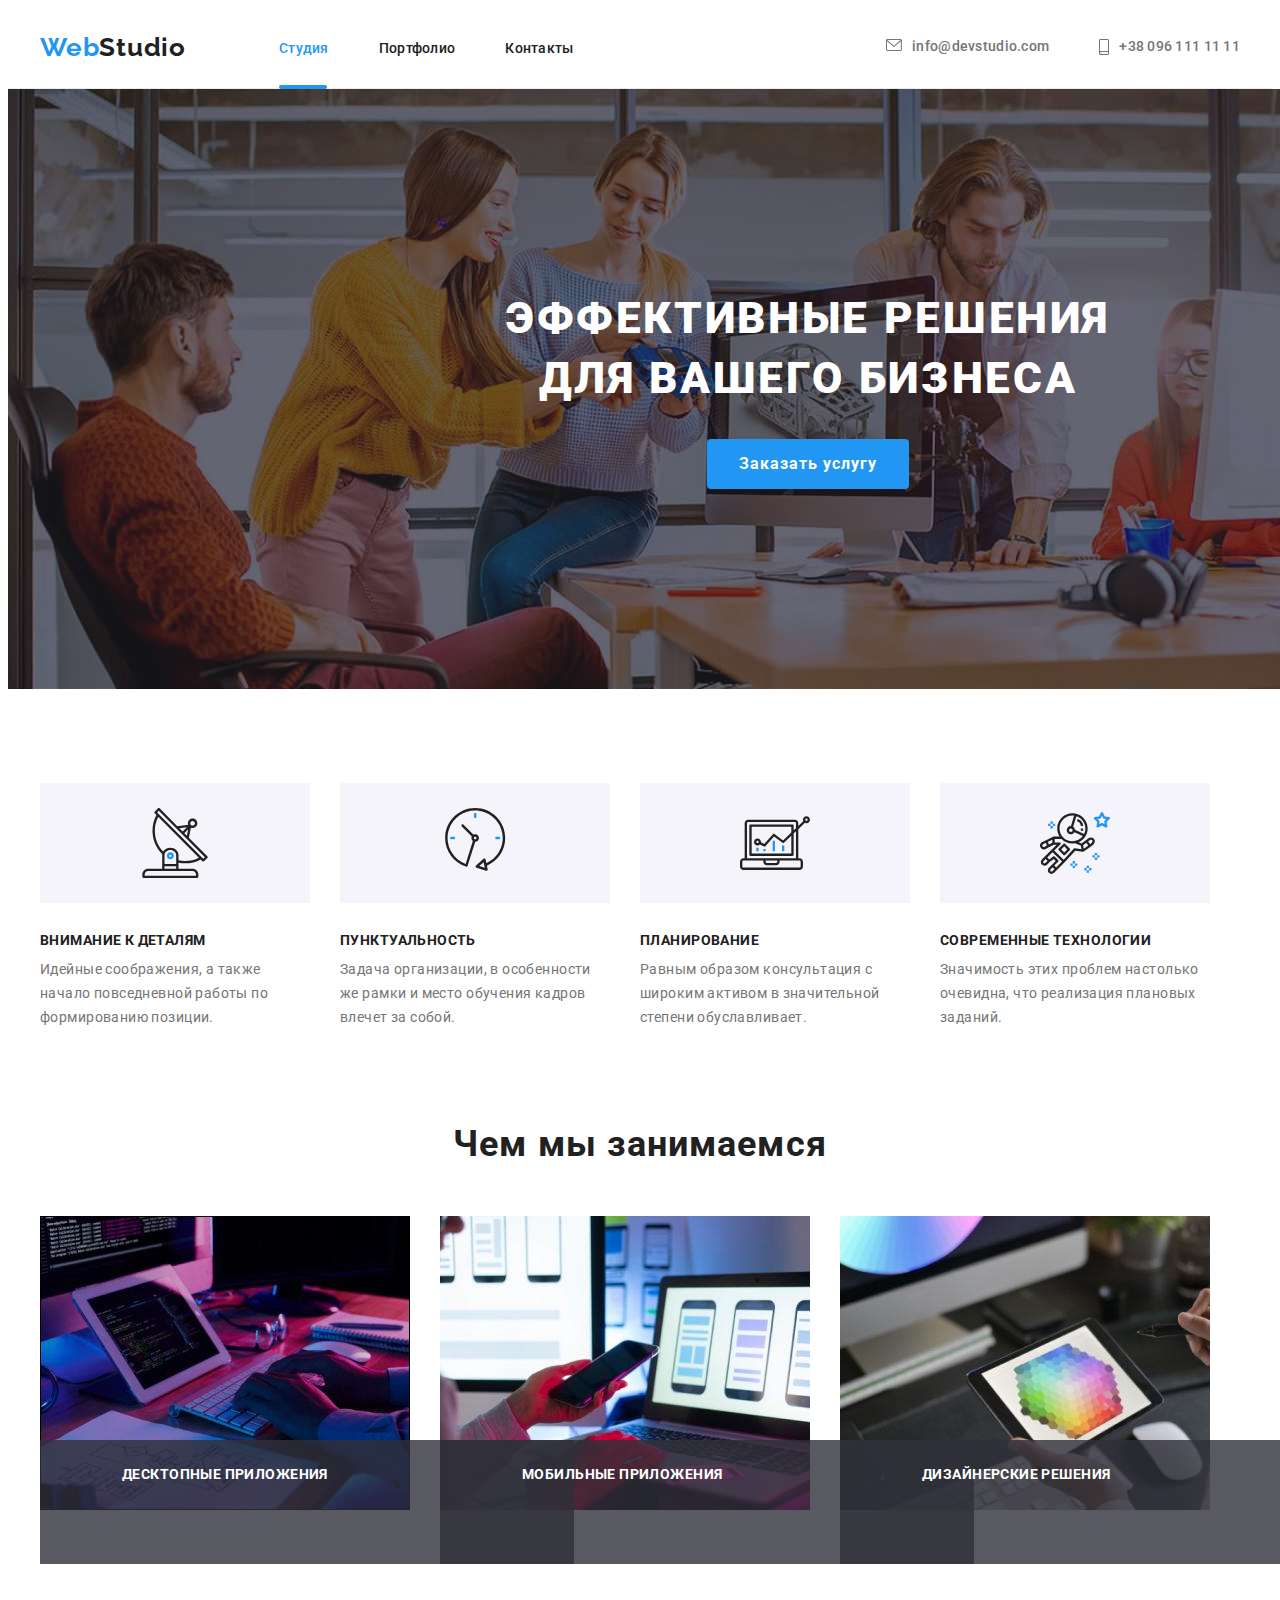
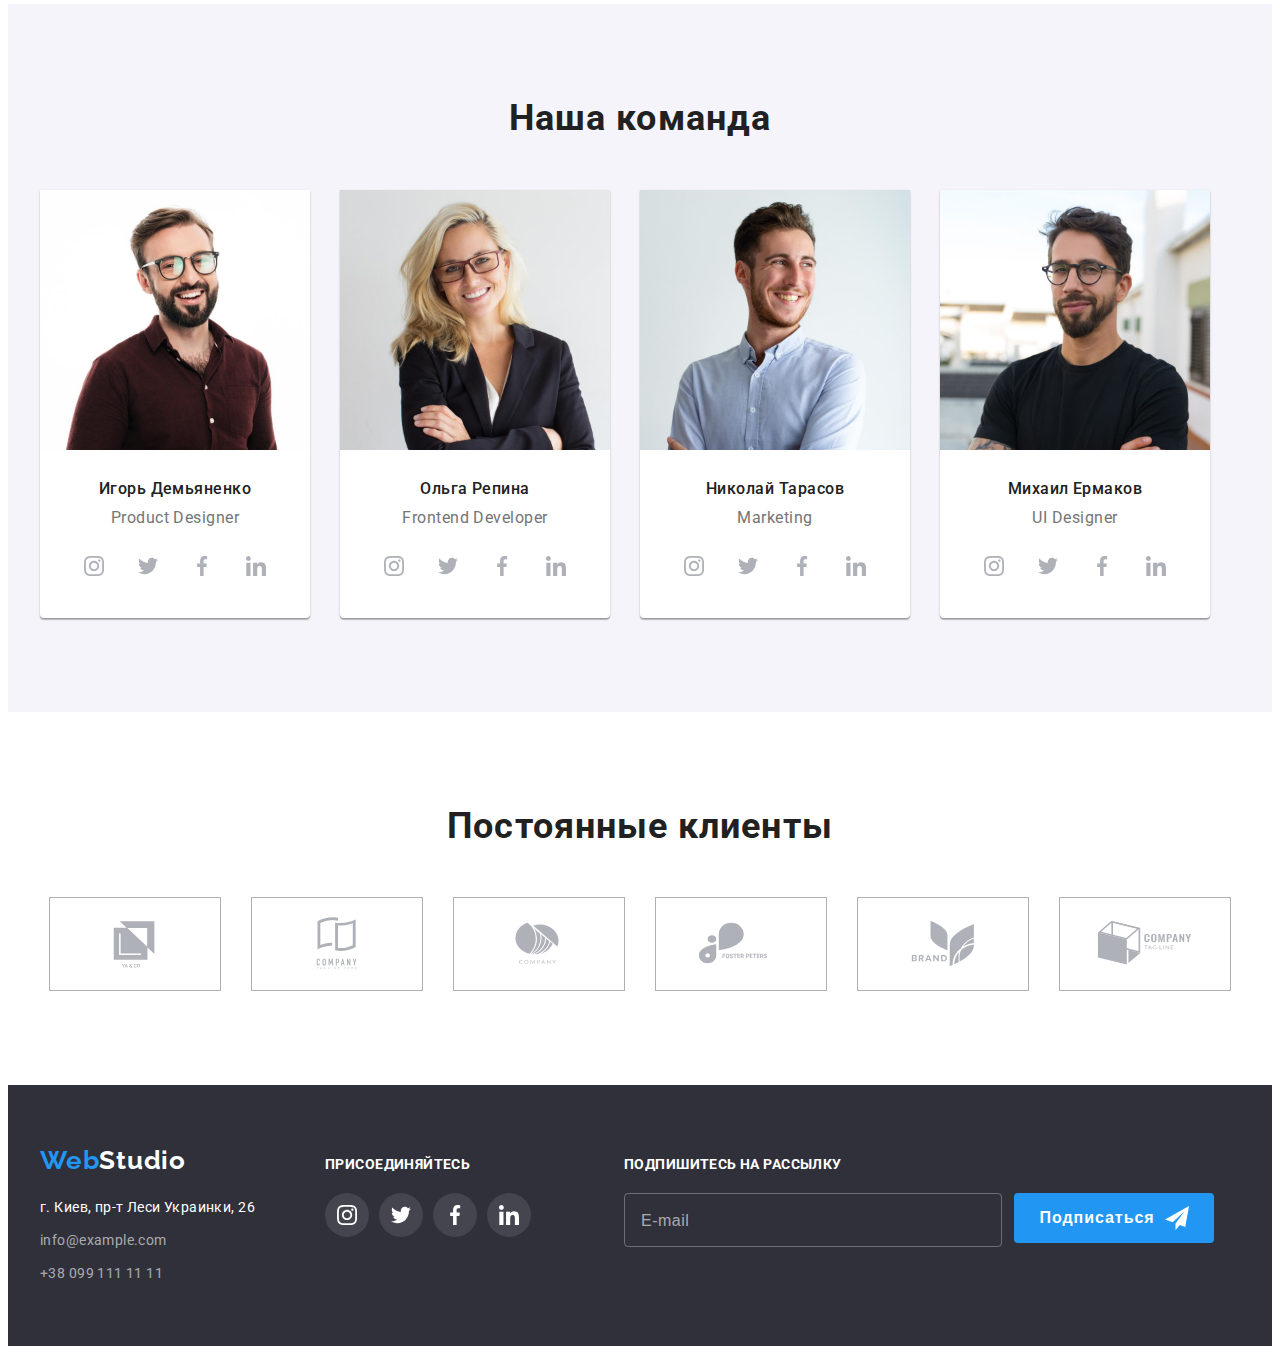
==== index.html @ e62550d3 "початок" ====
<!DOCTYPE html>
<html lang="ru">
  <head>
    <meta charset="UTF-8" />
    <meta http-equiv="X-UA-Compatible" content="IE=edge" />
    <meta name="viewport" content="width=device-width, initial-scale=1.0" />
    <title>WebStudio</title>
    <link
      href="https://fonts.googleapis.com/css2?family=Raleway:wght@700&family=Roboto:wght@400;500;700;900&display=swap"
      rel="stylesheet"
    />
    <link
      rel="stylesheet"
      href="https://cdnjs.cloudflare.com/ajax/libs/modern-normalize/1.1.0/modern-normalize.min.css"
      integrity="sha512-wpPYUAdjBVSE4KJnH1VR1HeZfpl1ub8YT/NKx4PuQ5NmX2tKuGu6U/JRp5y+Y8XG2tV+wKQpNHVUX03MfMFn9Q=="
      crossorigin="anonymous"
      referrerpolicy="no-referrer"
    />
    <link rel="stylesheet" href="./css/styles.css" />
  </head>
  <body>
    <!-- heder -->
    <header class="heder">
      <div class="container">
        <nav class="nav">
          <a href="/" class="logo">Web<span class="web">Studio</span></a>
          <ul class="nav-list list">
            <li class="nav-item"><a href="" class="link 
              studio current">Студия</a></li>
            <li class="nav-item">
              <a href="./portfolio.html" class="link portfolio">Портфолио</a>
            </li>
            <li class="nav-item"><a href="" class="link contacts">Контакты</a></li>
          </ul>
        </nav>
        <ul class="connection-list list">
          <li>
            <a href="mailto:info@devstudio.com" class="connection-link link">
              <svg class="connection-icon" width="16" height="12">
                <use href="./images/symbol-defs.svg#icon-envelope"></use></svg>info@devstudio.com
            </a>
          </li>
          <li>
            <a href="tel:+380961111111" class="link tel-heder">
              <svg class="connection-icon" width="10" height="16">
                <use href="./images/symbol-defs.svg#icon-smartphone"></use></svg>+38 096 111 11 11</a>
          </li>
        </ul>
      </div>
    </header>
    <!-- hero -->
    <main>
      <section class="hero section">
        <div class="container">
          <h1 class="hero-title">Эффективные решения для вашего бизнеса</h1>
          <button type="button" class="btn" data-modal-open>Заказать услугу</button>
        </div>
      </section>
      <!-- Benefits -->
      <section class="section">
        <div class="container">
          <h2 class="benefits">преимущества</h2>
          <div>
            <ul class="benefits-icon-list list">
              <li class="pre-icon">
                <svg class="benefits-icon-svg" width="70" height="70">
                  <use href="./images/symbol-defs.svg#icon-antenna"></use>
                </svg>
              </li>
              <li class="pre-icon">
                <svg class="benefits-icon-svg" width="70" height="70">
                  <use href="./images/symbol-defs.svg#icon-clock"></use>
                </svg>
              </li>
              <li class="pre-icon">
                <svg class="benefits-icon-svg" width="70" height="70">
                  <use href="./images/symbol-defs.svg#icon-diagram"></use>
                </svg>
              </li>
              <li class="pre-icon">
                <svg class="benefits-icon-svg" width="70" height="70">
                  <use href="./images/symbol-defs.svg#icon-astronaut"></use>
                </svg>
              </li>
            </ul>
          </div>
          <ul class="list-benefits list">
            <li>
              <h3 class="benefits-title">Внимание к деталям</h3>
              <p class="text-team">
                Идейные соображения, а также начало повседневной работы по
                формированию позиции.
              </p>
            </li>
            <li>
              <h3 class="benefits-title">Пунктуальность</h3>
              <p class="text-team">
                Задача организации, в особенности же рамки и место обучения
                кадров влечет за собой.
              </p>
            </li>
            <li>
              <h3 class="benefits-title">Планирование</h3>
              <p class="text-team">
                Равным образом консультация с широким активом в значительной
                степени обуславливает.
              </p>
            </li>
            <li>
              <h3 class="benefits-title">Современные технологии</h3>
              <p class="text-team">
                Значимость этих проблем настолько очевидна, что реализация
                плановых заданий.
              </p>
            </li>
          </ul>
        </div>
      </section>
      <!-- main directions -->
      <section class="section-direction">
        <div class="container">
          <h2 class="directions">Чем мы занимаемся</h2>
          <ul class="directions-list list">
            <li>
              <img
                src="./images/work1.jpg"
                alt="робочий процес"
                width="370"
                height="294"
              />
              <p class="directions-text">Десктопные приложения</p>
            </li>
            <li>
              <img
                src="./images/work2.jpg"
                alt="робочий процес"
                width="370"
                height="294"
              />
              <p class="directions-text">Мобильные приложения</p>
            </li>
            <li>
              <img
                src="./images/work3.jpg"
                alt="робочий процес"
                width="370"
                height="294"
              />
              <p class="directions-text">Дизайнерские решения</p>
            </li>
          </ul>
        </div>
      </section>
      <!-- team -->
      <section class="section-team section">
        <div class="container">
          <h2 class="team-title">Наша команда</h2>
          <ul class="list list-team">
            <li class="team-item">
              <img
                src="./images/team1.jpg"
                alt="фото людини"
                width="270"
                height="260"
              />
              <div class="div-team">
                <h3 class="title">Игорь Демьяненко</h3>
                <p class="text">Product Designer</p>
                <ul class="team-list-svg list">
                  <li><a href="" class="team-link"><svg class="team-icon" width="20" height="20"><use href="./images/symbol-defs.svg#icon-instagram-1"></use></svg></a></li>
                  <li><a href="" class="team-link"><svg class="team-icon" width="20" height="20"><use href="./images/symbol-defs.svg#icon-twitter-1"></use></svg></a></li>
                  <li><a href="" class="team-link"><svg class="team-icon" width="20" height="20"><use href="./images/symbol-defs.svg#icon-facebook-1"></use></svg></a></li>
                  <li><a href="" class="team-link"><svg class="team-icon" width="20" height="20"><use href="./images/symbol-defs.svg#icon-linkedin-1"></use></svg></a></li>
                </ul>
              </div>
            </li>
            <li class="team-item">
              <img
                src="./images/team2.jpg"
                alt="фото людини"
                width="270"
                height="260"
              />
              <div class="div-team">
                <h3 class="title">Ольга Репина</h3>
                <p class="text">Frontend Developer</p>
                <ul class="team-list-svg list">
                  <li><a href="" class="team-link"><svg class="team-icon" width="20" height="20"><use href="./images/symbol-defs.svg#icon-instagram-1"></use></svg></a></li>
                  <li><a href="" class="team-link"><svg class="team-icon" width="20" height="20"><use href="./images/symbol-defs.svg#icon-twitter-1"></use></svg></a></li>
                  <li><a href="" class="team-link"><svg class="team-icon" width="20" height="20"><use href="./images/symbol-defs.svg#icon-facebook-1"></use></svg></a></li>
                  <li><a href="" class="team-link"><svg class="team-icon" width="20" height="20"><use href="./images/symbol-defs.svg#icon-linkedin-1"></use></svg></a></li>
                </ul>
              </div>
            </li>
            <li class="team-item">
              <img
                src="./images/team3.jpg"
                alt="фото людини"
                width="270"
                height="260"
              />
              <div class="div-team">
                <h3 class="title">Николай Тарасов</h3>
                <p class="text">Marketing</p>
                <ul class="team-list-svg list">
                  <li><a href="" class="team-link"><svg class="team-icon" width="20" height="20"><use href="./images/symbol-defs.svg#icon-instagram-1"></use></svg></a></li>
                  <li><a href="" class="team-link"><svg class="team-icon" width="20" height="20"><use href="./images/symbol-defs.svg#icon-twitter-1"></use></svg></a></li>
                  <li><a href="" class="team-link"><svg class="team-icon" width="20" height="20"><use href="./images/symbol-defs.svg#icon-facebook-1"></use></svg></a></li>
                  <li><a href="" class="team-link"><svg class="team-icon" width="20" height="20"><use href="./images/symbol-defs.svg#icon-linkedin-1"></use></svg></a></li>
                </ul>
              </div>
            </li>
            <li class="team-item">
              <img
                src="./images/team4.jpg"
                alt="фото людини"
                width="270"
                height="260"
              />
              <div class="div-team">
                <h3 class="title">Михаил Ермаков</h3>
                <p class="text">UI Designer</p>
                <ul class="team-list-svg list">
                  <li><a href="" class="team-link"><svg class="team-icon" width="20" height="20"><use href="./images/symbol-defs.svg#icon-instagram-1"></use></svg></a></li>
                  <li><a href="" class="team-link"><svg class="team-icon" width="20" height="20"><use href="./images/symbol-defs.svg#icon-twitter-1"></use></svg></a></li>
                  <li><a href="" class="team-link"><svg class="team-icon" width="20" height="20"><use href="./images/symbol-defs.svg#icon-facebook-1"></use></svg></a></li>
                  <li><a href="" class="team-link"><svg class="team-icon" width="20" height="20"><use href="./images/symbol-defs.svg#icon-linkedin-1"></use></svg></a></li>
                </ul>
              </div>
            </li>
          </ul>
        </div>
      </section>
      <section class="regular-customers">
        <div class="container">
        <h2 class="team-title">Постоянные клиенты</h2>
        <ul class="regular-list list">
          <li><a href="" class="regular-link"><svg class="regular-icon" width="106" height="60"><use href="./images/symbol-defs.svg#icon-Logo-6"></use></svg></a></li>
          <li><a href="" class="regular-link"><svg class="regular-icon" width="106" height="60"><use href="./images/symbol-defs.svg#icon-Logo-1"></use></svg></a></li>
          <li><a href="" class="regular-link"><svg class="regular-icon" width="106" height="60"><use href="./images/symbol-defs.svg#icon-Logo-2"></use></svg></a></li>
          <li><a href="" class="regular-link"><svg class="regular-icon" width="106" height="60"><use href="./images/symbol-defs.svg#icon-Logo-3"></use></svg></a></li>
          <li><a href="" class="regular-link"><svg class="regular-icon" width="106" height="60"><use href="./images/symbol-defs.svg#icon-Logo-4"></use></svg></a></li>
          <li><a href="" class="regular-link"><svg class="regular-icon" width="106" height="60"><use href="./images/symbol-defs.svg#icon-Logo-5"></use></svg></a></li>
        </ul>
      </div>
      </section>
    </main>
    <!-- footer -->
    <footer class="footer">
      <div class="container">
        <div class="footer-conteiner">
        <div class="div-address">
          <a href="/" class="logo-footer"
          >Web<span class="web-footer">Studio</span></a>
          <address class="address">
          <a
            href="https://goo.gl/maps/K1gQqmpMc34QFqacA"
            target="_blank"
            rel=""
            class="locations link"
            >г. Киев, пр-т Леси Украинки, 26</a
          >
          <ul class="address-list list">
            <li>
              <a href="mailto:info@example.com" class="link"
                >info@example.com</a
              >
            </li>
            <li>
              <a href="tel:+380991111111" class="link">+38 099 111 11 11</a>
            </li>
          </ul>
         </address>
      </div>
      <div class="div-svg">
        <h2 class="footer-title">присоединяйтесь</h2>
        <ul class="footer-list-svg list">
          <li><a href="" class="footer-link"><svg class="footer-icon" width="20" height="20"><use href="./images/symbol-defs.svg#icon-instagram-1"></use></svg></a></li>
          <li><a href="" class="footer-link"><svg class="footer-icon" width="20" height="20"><use href="./images/symbol-defs.svg#icon-twitter-1"></use></svg></a></li>
          <li><a href="" class="footer-link"><svg class="footer-icon" width="20" height="20"><use href="./images/symbol-defs.svg#icon-facebook-1"></use></svg></a></li>
          <li><a href="" class="footer-link"><svg class="footer-icon" width="20" height="20"><use href="./images/symbol-defs.svg#icon-linkedin-1"></use></svg></a></li>
        </ul>
      </div>
      <div class="foter-forma div-div">
      <p class="footer-title ">Подпишитесь на рассылку</p>
      <form class="footer-forma-form">
        <input type="email" name="footer-email" class="input-footer-forma" placeholder="E-mail">
        <button type="submit" name="footer-button" class="button-footer-forma">Подписаться<svg class="icon-form" width="24" height="24"><use href="./images/symbol-defs.svg#icon-icon-send"></use></svg></button>
      </form>
    </div>
      </div>
      
      </div>
    </footer>
    <div class="backdrop is-hidden" data-modal>

      <div class="modal">
        <button type="button" class="modal-button" data-modal-close><svg class="close-icon" width="18" height="18"><use href="./images/symbol-defss.svg#icon---18dp-2-1"></use></svg></button>
        <h2 class="form-title">Оставьте свои данные, мы вам перезвоним</h2>
       <form class="form-modal">
       <div class="input-field">
        <label for="name" class="input-title">Имя</label>
        <div class="input-wrap">
        <input type="text" name="name" id="name" class="form-input" autofocus>
        <svg class="icons" width="18" height="18" ><use href="./images/symbol-defs.svg#icon-person-black-18dp-1"></use></svg>
      </div>
       </div>
       <div class="input-field">
        <label for="phone number" class="input-title">Телефон</label>
        <div class="input-wrap">
        <input type="tel" name="phone number" id="phone number" class="form-input" placeholder="">
        <svg class="icons" width="18" height="18"><use href="images/symbol-defs.svg#icon-phone-black-18dp-1"></use></svg>
      </div>
       </div>
       <div class="input-field">
        <label for="mail" class="input-title">Почта</label>
        <div class="input-wrap">
        <input type="email" name="mail" id="mail" class="form-input" placeholder="">
        <svg class="icons" width="18" height="18"><use href="./images/symbol-defs.svg#icon-email-black-18dp-1"></use></svg>
      </div>
      </div>
        <label for="comment" class="input-title">Комментарий</label>
        <textarea name="comment" id="comment" cols="30" rows="10" class="form-comment" placeholder="Введите текст"></textarea>
        <div>
        <input type="checkbox" name="check" id="check" class="input-check" value="true">
        <label for="check" value="treaty" class="check-text">
          <span class="span-check">
            <svg class="icons-check" width="16" height="15" ><use href="./images/symbol-defs.svg#icon-Vector"></use></svg>
          </span>
          Соглашаюсь с рассылкой и принимаю  <a href="" class="check-link">Условия договора</a></label>
        </div> 
        <button type="submit" class="button-send">Отправить</button>
       </form>
       </div>
      </div>
    </div>
    <script src="./js/modal.js"></script>
  </body>
</html>
---- css/styles.css ----
:root {
  --title-tex-color: #212121;
  --accent-color: #2196f3;
  --text-color: #757575;
  --main-color: #ffffff;
}

p,
h1,
h2,
h3,
h4,
h5,
h6 {
  margin: 0;
}

ul {
  margin: 0;
  padding-left: 0;
}

body {
  background-color: var(--main-color);
  font-family: Roboto, sans-serif;
}
.container {
  width: 1200px;
  padding-left: 15px;
  padding-right: 15px;
  margin: 0 auto;
  /* outline: 2px solid red; */
}

.section {
  padding: 94px 0;
  /* width: 1600px; */
}
/* heder */
.heder {
  padding-top: 24px;
  padding-bottom: 25px;
   /* width: 1600px; */
  border-bottom: 1px solid #ececec;
}
.web {
  color: var(--title-tex-color);
}
.logo {
  font-family: "Raleway", sans-serif;
  font-weight: 700;
  font-size: 26px;
  line-height: 1.19;
  letter-spacing: 0.03em;
  color: var(--accent-color);
  text-decoration: none;

  margin-right: 93px;
}
.nav-item {
  position: relative;
}

.link {
  text-decoration: none;
  transition-property: color;
  transition-duration: 250ms;
  transition-timing-function: cubic-bezier(0.4, 0, 0.2, 1);
}
.studio.current::after {
  content: "";
  position: absolute;
  width: 48px;
  height: 4px;
  left: 0px;
  top: 47px;
  background: #2196f3;
  border-radius: 2px;
}
.portfolio.current::after {
  content: "";
  position: absolute;
  width: 77px;
  height: 4px;
  left: 0px;
  top: 47px;
  background: #2196f3;
  border-radius: 2px;
}
/* .contacts:hover::after {
  content: "";
  position: absolute;
  width: 68px;
  height: 4px;
  left: 0px;
  top: 47px;
  background: #2196f3;
  border-radius: 2px;
} */
.list {
  list-style-type: none;
}

.nav-list .link {
  font-weight: 500;
  font-size: 14px;
  line-height: 1.14;
  letter-spacing: 0.02em;
  color: var(--title-tex-color);
}

.connection-list .link {
  font-weight: 500;
  font-size: 14px;
  line-height: 1.14;
  letter-spacing: 0.02em;
  color: var(--text-color);
}

.connection-link {
  display: flex;
  align-items: baseline;
  gap: 10px;
}
.connection-icon {
  fill: currentColor;
  align-items: center;
  justify-content: center;
}

.tel-heder {
  margin-left: 50px;
  gap: 10px;
  display: flex;
}
.heder .container {
  display: flex;
  align-items: center;
}
.nav {
  display: flex;
  align-items: center;
}
.nav-list {
  display: flex;
  column-gap: 50px;
}

.connection-list {
  display: flex;
  margin-left: auto;
}

/* hero */

.hero {
  background-image: linear-gradient(
      rgba(47, 48, 58, 0.4),
      rgba(47, 48, 58, 0.4)
    ),
    url(../images/hero.jpg);
  padding: 200px 0;
  background-repeat: no-repeat;
  background-position: center;
  background-size: cover;
  min-width: 1600px;
  margin: 0 auto;
}
.hero-title {
  font-weight: 900;
  font-size: 44px;
  line-height: 1.36;
  text-align: center;
  text-transform: uppercase;
  letter-spacing: 0.06em;
  color: var(--main-color);

  max-width: 696px;
  margin: 0 auto;
}

.btn {
  background-color: var(--accent-color);
  color: var(--main-color);
  cursor: pointer;
  font-family: inherit;
  font-weight: 700;
  font-size: 16px;
  line-height: 1.87;
  letter-spacing: 0.06em;

  display: block;
  margin: 0 auto;
  margin-top: 30px;
  border: 0;
  border-radius: 4px;
  padding: 10px 32px;

  transition-property: color;
  transition-duration: 250ms;
  transition-timing-function: cubic-bezier(0.4, 0, 0.2, 1);
}
.btn:hover,
.btn:focus {
  color: black;
  transition: color 250ms cubic-bezier(0.4, 0, 0.2, 1);
}
/* Benefits */

.benefits {
  position: absolute;
  white-space: nowrap;
  width: 1px;
  height: 1px;
  overflow: hidden;
  border: 0;
  padding: 0;
  clip: rect(0 0 0 0);
  clip-path: inset(50%);
  margin: -1px;
}

.benefits-title {
  font-weight: 700;
  font-size: 14px;
  line-height: 1.14;
  letter-spacing: 0.03em;
  text-transform: uppercase;
  color: var(--title-tex-color);

  margin-bottom: 10px;
}

.benefits-icon-list {
  display: flex;
  gap: 30px;
  margin-bottom: 30px;
}
.pre-icon {
  display: flex;
  justify-content: center;
  align-items: center;
  width: 270px;
  height: 120px;
  background-color: #f5f4fa;
}
.benefits-icon-svg {
  display: flex;
}

.list-benefits {
  display: flex;

  column-gap: 30px;
}

.text-team {
  font-weight: 400;
  font-size: 14px;
  line-height: 1.71;
  letter-spacing: 0.03em;
  color: var(--text-color);

  width: 270px;
}

/* directions */

.section-direction {
  padding-bottom: 94px;
}

.directions {
  font-weight: 700;
  font-size: 36px;
  line-height: 1.16;
  text-align: center;
  letter-spacing: 0.03em;
  color: var(--title-tex-color);

  margin-bottom: 50px;
}

.directions-list {
  margin: 0;
  display: flex;
  column-gap: 30px;
  position: relative;
}
.directions-text {
  font-weight: 700;
  font-size: 14px;
  line-height: 1.14;
  letter-spacing: 0.03em;
  text-transform: uppercase;
  color: #ffffff;
  background-color: rgba(47, 48, 58, 0.8);

  position: absolute;
  top: 224px;
  width: 370px;
  height: 70px;
  padding: 27px 82px;
}
/* team */
.section-team {
  background-color: #f5f4fa;
}
.team-item {
  background-color: var(--main-color);
  box-shadow: 0px 1px 3px rgba(0, 0, 0, 0.12), 0px 1px 1px rgba(0, 0, 0, 0.14),
    0px 2px 1px rgba(0, 0, 0, 0.2);
  border-radius: 0px 0px 4px 4px;
}
.team-title {
  font-weight: 700;
  font-size: 36px;
  line-height: 1.16;
  text-align: center;
  letter-spacing: 0.03em;
  color: var(--title-tex-color);
  margin-bottom: 50px;
}
.list-team {
  display: flex;
  column-gap: 30px;
}
.list-team .title {
  font-weight: 500;
  font-size: 16px;
  line-height: 1.18;
  letter-spacing: 0.03em;
  text-align: center;
  color: var(--title-tex-color);

  margin-bottom: 10px;
}
.list-team .text {
  font-weight: 400;
  font-size: 16px;
  line-height: 1.18;
  letter-spacing: 0.03em;
  text-align: center;
  color: var(--text-color);
  margin-bottom: 16px;
}
.div-team {
  padding-top: 30px;
  padding-bottom: 30px;
}
.team-list-svg {
  display: flex;
  justify-content: center;
  gap: 10px;
}
.team-link {
  display: flex;
  width: 44px;
  height: 44px;
  border-radius: 50%;
  background-color: var(--main-color);
  align-items: center;
  justify-content: center;

  transition-property: background-color, fill;
  transition-duration: 250ms;
  transition-timing-function: cubic-bezier(0.4, 0, 0.2, 1);
}
.team-link:hover,
.team-link:focus {
  background-color: var(--accent-color);
}
.team-link:hover .team-icon,
.team-link:focus .team-icon {
  fill: var(--main-color);
}

.team-icon {
  fill: #afb1b8;
}

/* regular customers */

.regular-customers {
  padding: 94px 0;
  background-color: var(--main-color);
}
.regular-list {
  display: flex;
  justify-content: center;
  gap: 30px;
}
.regular-link {
  display: flex;
  width: 170px;
  height: 92px;
  border: 1px solid #afb1b8;
  align-items: center;
  justify-content: center;
  fill: #afb1b8;

  transition-property: border, fill;
  transition-duration: 250ms;
  transition-timing-function: cubic-bezier(0.4, 0, 0.2, 1);
}
.regular-link:hover,
.regular-link:focus {
  border: 1px solid var(--accent-color);
  fill: var(--accent-color);
}

/* footer */
.logo-footer {
  font-family: "Raleway";
  font-weight: 700;
  font-size: 26px;
  line-height: 1.19;
  letter-spacing: 0.03em;
  color: var(--accent-color);
  text-decoration: none;

  margin-bottom: 20px;
  display: block;
}
.web-footer {
  color: var(--main-color);
}
.footer {
  background-color: #2f303a;
  padding: 60px 0;
}

.locations {
  font-style: normal;
  font-weight: 400;
  font-size: 14px;
  line-height: 1.71;
  letter-spacing: 0.03em;
  color: var(--main-color);
  text-decoration: none;
}
.address {
}

.address-list .link {
  font-style: normal;
  font-weight: 400;
  font-size: 14px;
  line-height: 1.71;
  letter-spacing: 0.03em;
  color: rgba(255, 255, 255, 0.6);

  margin-top: 9px;
  display: block;
}
.link:hover,
.link:focus {
  color: var(--accent-color);
}
.nav-list .link.current {
  color: var(--accent-color);
}

.footer-title {
  font-weight: 700;
  font-size: 14px;
  line-height: 1.14;
  letter-spacing: 0.03em;
  text-transform: uppercase;
  color: #ffffff;
  margin-bottom: 20px;
}
.footer-list-svg {
  display: flex;
  gap: 10px;
}
.footer-link {
  display: flex;
  width: 44px;
  height: 44px;
  border-radius: 50%;
  background-color: rgba(255, 255, 255, 0.1);
  justify-content: center;
  align-items: center;
  fill: #ffffff;

  transition-property: background-color;
  transition-duration: 250ms;
  transition-timing-function: cubic-bezier(0.4, 0, 0.2, 1);
}
.footer-link:hover,
.footer-link:focus {
  background-color: var(--accent-color);
}
.footer-conteiner {
  display: flex;
  /* gap: 70px; */
  align-items: baseline;
}
.div-address{
 margin-right: 70px; 
}
.div-svg{
  margin-right: 93px;
}
.foter-forma{

}
.footer-forma-form{
  display: flex;
}
.input-footer-forma{
  margin-right: 12px;
  width: 358px;
  height: 50px;
  background-color:transparent;
  border: 1px solid rgba(255, 255, 255, 0.3);
  border-radius: 4px;
  color: #ffffff;

  font-weight: 400;
  font-size: 18px;
  line-height: 1.25;
  letter-spacing: 0.03em;
  padding-left: 16px;
}
.input-footer-forma::placeholder{
font-weight: 400;
font-size: 16px;
line-height: 1.25;
letter-spacing: 0.03em;
color: rgba(255, 255, 255, 0.6);
/* padding-left: 16px; */
}
.button-footer-forma{
  width: 200px;
  height: 50px;
  background-color: #2196F3;
  border-radius: 4px;
  border: none;

 font-weight: 700;
 font-size: 16px;
 line-height: 1.87;
 letter-spacing: 0.06em;
 color: #FFFFFF;

 display: flex;
 align-items: center;
 justify-content: center;

 transition-property: color,fill;
 transition-duration: 250ms;
 transition-timing-function: cubic-bezier(0.4, 0, 0.2, 1);
}
.button-footer-forma:hover{
  color:black ;
}
.icon-form{
margin-left: 10px;
fill:currentColor

}


/* form-modal */

.modal-button {
  background: #ffffff;
  border: 1px solid rgba(0, 0, 0, 0.1);
  border-radius: 50%;

  position: absolute;
  right: 8px;
  top: 8px;

  width: 30px;
  height: 30px;
  display: flex;
  align-items: center;
  cursor: pointer;
  transition:color 250ms linear;
}
.modal-button:hover,
.modal-button:focus{
color: var(--accent-color);

}
.close-icon {
  fill: currentColor;
}

.form-title{
  font-size: 20px;
  line-height: 23px;
  text-align: center;
  color: #212121;
  margin-bottom: 12px;
}

.form-modal{
  display: flex;
  flex-direction: column;
}
.input-field  {
 margin-bottom: 10px;
}
.input-title{
margin-bottom: 4px;
display: block;
font-weight: 400;
font-size: 12px;
line-height: 14px;
letter-spacing: 0.01em;

color: #757575;
}
.input-wrap{
  position: relative;
}
.form-input{
  width: 100%; 
  height: 40px;
  border: 1px solid rgba(33, 33, 33, 0.2);
  border-radius: 4px;
  display: block;
  padding-left: 42px;

  font-weight: 400;
  font-size: 14px;
  line-height: 1.71;

  transition-property:outline,border-color;
  transition-duration: 250ms;
  transition-timing-function: cubic-bezier(0.4, 0, 0.2, 1);
}
.form-input:hover,
.form-input:focus{
  border-color: var(--accent-color);
  outline: var(--accent-color);
  fill: var(--accent-color);
}
.icons{
position: absolute;
top: 50%;
transform: translateY(-50%);
left: 15px;

transition-property:fill;
transition-duration: 250ms;
transition-timing-function: cubic-bezier(0.4, 0, 0.2, 1);
}
.form-input:hover + .icons,
.form-input:focus + .icons{
  fill: var(--accent-color);
}


.form-comment{
  border: 1px solid rgba(33, 33, 33, 0.2);
  border-radius: 4px;
  padding: 12px 16px;
  margin-bottom: 20px;
  width: 100%;
  height: 120px;
  resize: none;

  font-weight: 400;
  font-size: 12px;
  line-height: 1.33;

  transition-property:outline,border-color;
  transition-duration: 250ms;
  transition-timing-function: cubic-bezier(0.4, 0, 0.2, 1);
}
.form-comment:hover,
.form-comment:focus{
  border-color: var(--accent-color);
  outline: var(--accent-color);
}
.form-comment::placeholder{
font-weight: 400;
font-size: 12px;
line-height: 1.33;
letter-spacing: 0.01em;
color: rgba(117, 117, 117, 0.5);
}
.input-check{
display: flex;
position: absolute;
white-space: nowrap;
width: 1px;
height: 1px;
overflow: hidden;
border: 0;
padding: 0;
clip: rect(0 0 0 0);
clip-path: inset(50%);
margin: -1px;
}
.input-check:checked + .check-text .span-check{
background-color: var(--accent-color);
border-color: var(--accent-color);
}
.input-check:focus + .check-text .span-check{
  border-color: var(--accent-color);
}
.input-check:checked + .check-text .icons-check{
  fill: var(--main-color);
}
.check-text{
  font-weight: 400;
  font-size: 14px;
  line-height: 1.71;
  letter-spacing: 0.03em;
  color: #757575;

  margin-bottom: 30px;
  margin-left: 14px;
  display: flex;
  align-items: center;
}
.span-check{
  width: 16px;
  height: 15px;
  border: 2px solid #212121;
  border-radius: 3px;
  margin-right: 5px;

  display: flex;
  align-items: center;
  justify-content: center;

  transition:background-color 250ms linear,border-color 250ms linear ;
}
.icons-check{
  fill: transparent;
  transition:fill 250ms linear;
}
.check-link{
  color: var(--accent-color);
  margin-left: 5px;
}
.button-send{
  font-family: inherit;
  font-weight: 700;
  font-size: 16px;
  line-height: 1.87;

  cursor: pointer;
  width: 200px;
  height: 50px;
  margin: 0 auto;
  background-color: var(--accent-color);
  box-shadow: 0px 4px 4px rgba(0, 0, 0, 0.15);
  border-radius: 4px;
  border: none;
  color: var(--main-color);
  transition:color 250ms linear;
}
.button-send:hover{
color: black;
}




/* -----portfolio----- */




/* filter */

.list-btn {
  margin-bottom: 50px;
  display: flex;
  justify-content: center;
  column-gap: 8px;
  text-decoration: none;
}

.btn-portfolio {
  font-family: inherit;
  font-weight: 500;
  font-size: 16px;
  line-height: 1.62;
  letter-spacing: 0.03em;
  color: var(--title-tex-color);
  cursor: pointer;
  text-decoration: none;
  background-color: #f5f4fa;

  border: 0;
  border-radius: 4px;
  padding: 6px 22px;

  transition-property: background-color, color, box-shadow;
  transition-duration: 250ms;
  transition-timing-function: cubic-bezier(0.4, 0, 0.2, 1);
}
.btn-portfolio:hover,
.btn-portfolio:focus {
  background-color: var(--accent-color);
  color: var(--main-color);
  box-shadow: 0px 3px 1px rgba(0, 0, 0, 0.1), 0px 1px 2px rgba(0, 0, 0, 0.08),
    0px 2px 2px rgba(0, 0, 0, 0.12);
}

/* capabilities */
.div-portfolio {
  padding: 20px 24px;
  border-bottom: 1px solid #eeeeee;
  border-left: 1px solid #eeeeee;
  border-right: 1px solid #eeeeee;
  max-width: 370px;
}

.filter-title {
  font-weight: 700;
  font-size: 18px;
  line-height: 2;
  letter-spacing: 0.06em;
  color: var(--title-tex-color);
}
.filter-text {
  font-weight: 400;
  font-size: 16px;
  line-height: 1.87;
  letter-spacing: 0.03em;
  color: var(--text-color);
}
.filter-item {
  width: calc((100% - 60px) / 3);
  cursor: pointer;
}
.filter-item:hover,
.filter-item:focus {
  box-shadow: 0px 1px 1px rgba(0, 0, 0, 0.12), 0px 4px 4px rgba(0, 0, 0, 0.06),
    1px 4px 6px rgba(0, 0, 0, 0.16);
}
.list-project {
  display: flex;
  flex-wrap: wrap;
  gap: 30px;
}
img {
  display: block;
  max-width: 100%;
  height: auto;
}
.project-wrap {
  position: relative;
  overflow: hidden;
}
.project-wrap:hover .project-text {
  transform: translateY(0%);
}

.project-text {
  font-weight: 400;
  font-size: 18px;
  line-height: 1.55;
  letter-spacing: 0.03em;
  color: #ffffff;
  background-color: rgba(33, 150, 243, 0.9);

  position: absolute;
  top: 0;
  left: 0;
  width: 370px;
  height: 295px;
  padding: 63px 24px;
  transform: translateY(100%);
  transition-property: transform;
  transition-duration: 250ms;
  transition-timing-function: cubic-bezier(0.4, 0, 0.2, 1);
}
/* модалка */

.backdrop {
  position: fixed;
  top: 0;
  width: 100%;
  height: 100%;
  background: rgba(0, 0, 0, 0.2);

  transition:opacity 500ms linear,visibility 500ms ;
}
.modal {
  width: 528px;
  min-height: 581px;
  background-color: #ffffff;
  border-radius: 4px;

  position: absolute;
  top: 50%;
  left: 50%;
  transform: translate(-50%, -50%);

  padding: 40px;
}


.is-hidden{
  opacity: 0;
  visibility: hidden;
  pointer-events: none;
}
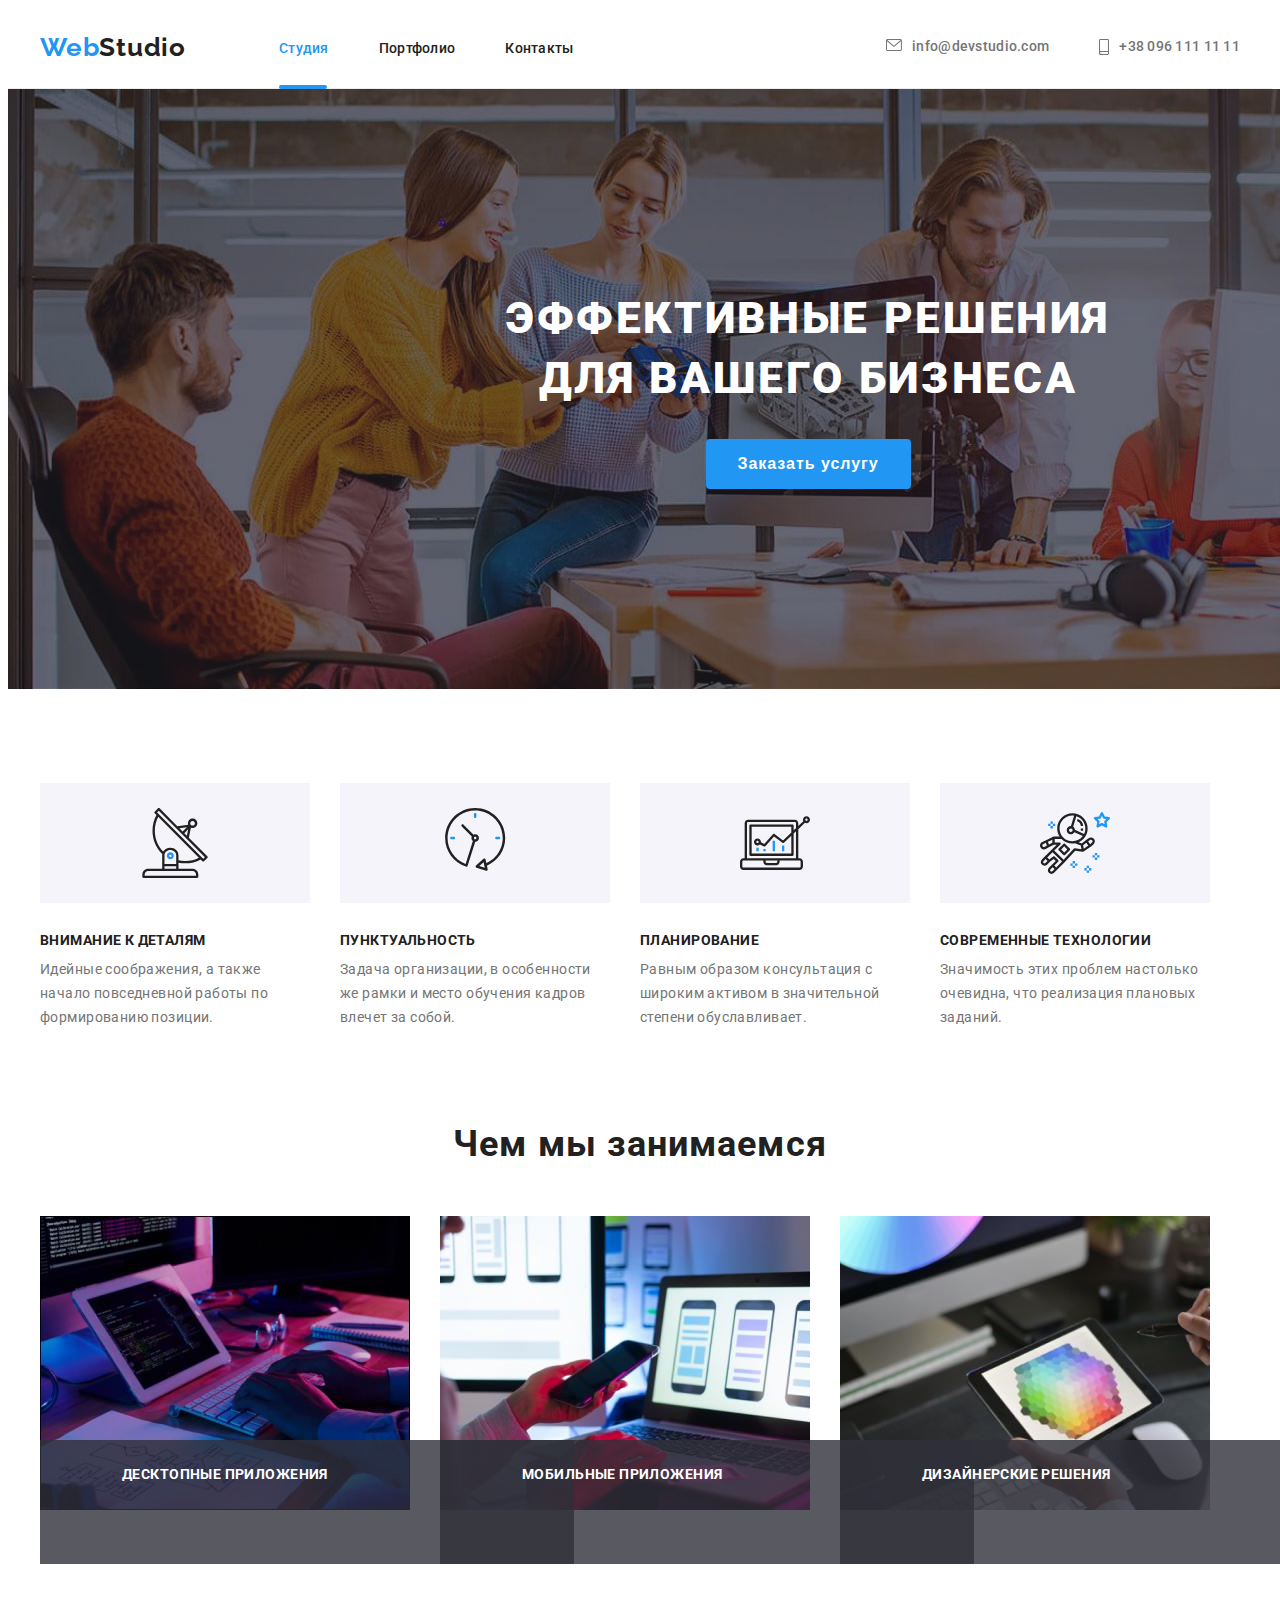
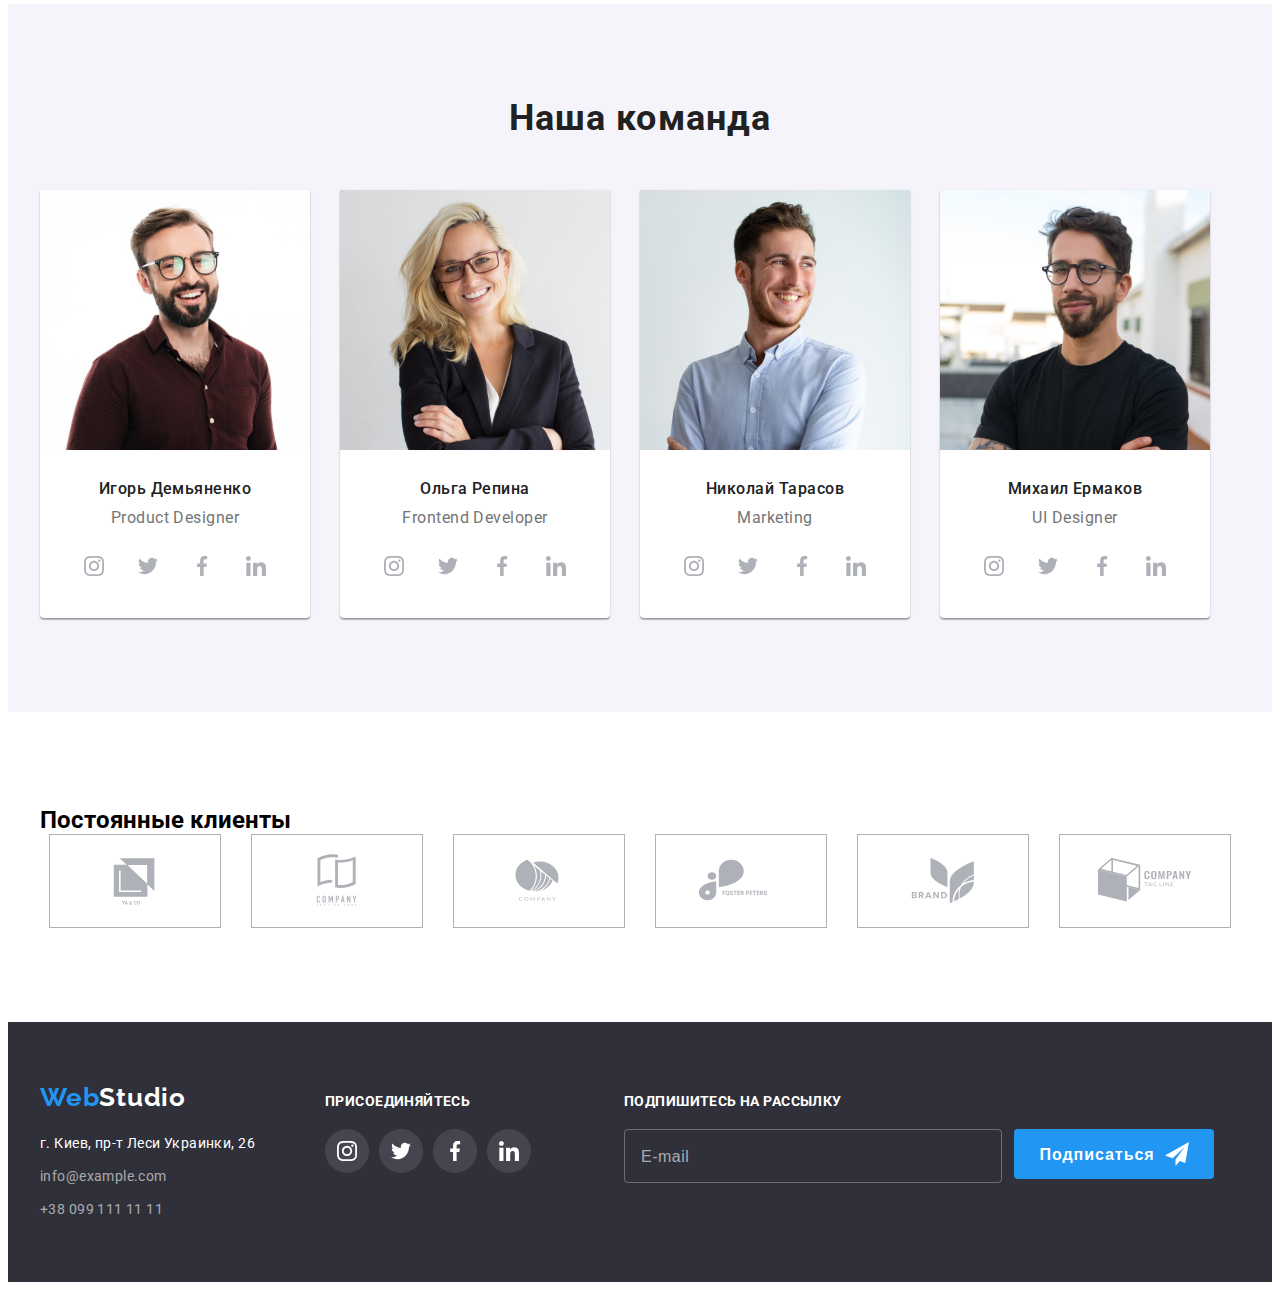
==== commit 546709af: "завтра продовжу" ====
--- a/index.html
+++ b/index.html
@@ -21,28 +21,27 @@
   <body>
     <!-- heder -->
     <header class="heder">
-      <div class="container">
-        <nav class="nav">
-          <a href="/" class="logo">Web<span class="web">Studio</span></a>
-          <ul class="nav-list list">
-            <li class="nav-item"><a href="" class="link 
-              studio current">Студия</a></li>
-            <li class="nav-item">
-              <a href="./portfolio.html" class="link portfolio">Портфолио</a>
-            </li>
-            <li class="nav-item"><a href="" class="link contacts">Контакты</a></li>
+      <div class="container heder__container">
+        <nav class="navigation">
+          <a href="/" class="logo heder__logo ">Web<span class="heder__web">Studio</span></a>
+          <ul class="navigation__list list">
+            <li class="navigation__item"><a href="" class="navigation__link navigation__link--current-studio link  current">Студия</a></li>
+            <li class="navigation__item">
+              <a href="./portfolio.html" class="navigation__link link">Портфолио</a>
+            </li>
+            <li class="navigation__item"><a href="" class="navigation__link link">Контакты</a></li>
           </ul>
         </nav>
-        <ul class="connection-list list">
+        <ul class="connection list">
           <li>
-            <a href="mailto:info@devstudio.com" class="connection-link link">
-              <svg class="connection-icon" width="16" height="12">
+            <a href="mailto:info@devstudio.com" class="connection__link link">
+              <svg class="connection__icon" width="16" height="12">
                 <use href="./images/symbol-defs.svg#icon-envelope"></use></svg>info@devstudio.com
             </a>
           </li>
           <li>
-            <a href="tel:+380961111111" class="link tel-heder">
-              <svg class="connection-icon" width="10" height="16">
+            <a href="tel:+380961111111" class="connection__link link connection-tel">
+              <svg class="connection__icon" width="10" height="16">
                 <use href="./images/symbol-defs.svg#icon-smartphone"></use></svg>+38 096 111 11 11</a>
           </li>
         </ul>
@@ -52,63 +51,63 @@
     <main>
       <section class="hero section">
         <div class="container">
-          <h1 class="hero-title">Эффективные решения для вашего бизнеса</h1>
-          <button type="button" class="btn" data-modal-open>Заказать услугу</button>
+          <h1 class="hero__title">Эффективные решения для вашего бизнеса</h1>
+          <button type="button" class="hero__btn" data-modal-open>Заказать услугу</button>
         </div>
       </section>
       <!-- Benefits -->
-      <section class="section">
-        <div class="container">
-          <h2 class="benefits">преимущества</h2>
+      <section class="benefits section">
+        <div class="container">
+          <h2 class="hidden-header">преимущества</h2>
           <div>
-            <ul class="benefits-icon-list list">
-              <li class="pre-icon">
-                <svg class="benefits-icon-svg" width="70" height="70">
+            <ul class="pictures list">
+              <li class="pictures__icon">
+                <svg class="pictures__svg" width="70" height="70">
                   <use href="./images/symbol-defs.svg#icon-antenna"></use>
                 </svg>
               </li>
-              <li class="pre-icon">
-                <svg class="benefits-icon-svg" width="70" height="70">
+              <li class="pictures__icon">
+                <svg class="pictures__svg" width="70" height="70">
                   <use href="./images/symbol-defs.svg#icon-clock"></use>
                 </svg>
               </li>
-              <li class="pre-icon">
-                <svg class="benefits-icon-svg" width="70" height="70">
+              <li class="pictures__icon">
+                <svg class="pictures__svg" width="70" height="70">
                   <use href="./images/symbol-defs.svg#icon-diagram"></use>
                 </svg>
               </li>
-              <li class="pre-icon">
-                <svg class="benefits-icon-svg" width="70" height="70">
+              <li class="pictures__icon">
+                <svg class="pictures__svg" width="70" height="70">
                   <use href="./images/symbol-defs.svg#icon-astronaut"></use>
                 </svg>
               </li>
             </ul>
           </div>
-          <ul class="list-benefits list">
-            <li>
-              <h3 class="benefits-title">Внимание к деталям</h3>
-              <p class="text-team">
+          <ul class="information list">
+            <li>
+              <h3 class="information__title">Внимание к деталям</h3>
+              <p class="information__text">
                 Идейные соображения, а также начало повседневной работы по
                 формированию позиции.
               </p>
             </li>
             <li>
-              <h3 class="benefits-title">Пунктуальность</h3>
-              <p class="text-team">
+              <h3 class="information__title">Пунктуальность</h3>
+              <p class="information__text">
                 Задача организации, в особенности же рамки и место обучения
                 кадров влечет за собой.
               </p>
             </li>
             <li>
-              <h3 class="benefits-title">Планирование</h3>
-              <p class="text-team">
+              <h3 class="information__title">Планирование</h3>
+              <p class="information__text">
                 Равным образом консультация с широким активом в значительной
                 степени обуславливает.
               </p>
             </li>
             <li>
-              <h3 class="benefits-title">Современные технологии</h3>
-              <p class="text-team">
+              <h3 class="information__title">Современные технологии</h3>
+              <p class="information__text">
                 Значимость этих проблем настолько очевидна, что реализация
                 плановых заданий.
               </p>
@@ -117,10 +116,10 @@
         </div>
       </section>
       <!-- main directions -->
-      <section class="section-direction">
-        <div class="container">
-          <h2 class="directions">Чем мы занимаемся</h2>
-          <ul class="directions-list list">
+      <section class="direction">
+        <div class="container">
+          <h2 class="direction__title">Чем мы занимаемся</h2>
+          <ul class="direction__list list">
             <li>
               <img
                 src="./images/work1.jpg"
@@ -128,7 +127,7 @@
                 width="370"
                 height="294"
               />
-              <p class="directions-text">Десктопные приложения</p>
+              <p class="direction__text">Десктопные приложения</p>
             </li>
             <li>
               <img
@@ -137,7 +136,7 @@
                 width="370"
                 height="294"
               />
-              <p class="directions-text">Мобильные приложения</p>
+              <p class="direction__text">Мобильные приложения</p>
             </li>
             <li>
               <img
@@ -146,91 +145,92 @@
                 width="370"
                 height="294"
               />
-              <p class="directions-text">Дизайнерские решения</p>
+              <p class="direction__text">Дизайнерские решения</p>
             </li>
           </ul>
         </div>
       </section>
       <!-- team -->
-      <section class="section-team section">
-        <div class="container">
-          <h2 class="team-title">Наша команда</h2>
-          <ul class="list list-team">
-            <li class="team-item">
+      <section class="team section">
+        <div class="container">
+          <h2 class="team__title">Наша команда</h2>
+          <ul class="team__list list">
+            <li class="team__item">
               <img
                 src="./images/team1.jpg"
                 alt="фото людини"
                 width="270"
                 height="260"
               />
-              <div class="div-team">
-                <h3 class="title">Игорь Демьяненко</h3>
-                <p class="text">Product Designer</p>
-                <ul class="team-list-svg list">
-                  <li><a href="" class="team-link"><svg class="team-icon" width="20" height="20"><use href="./images/symbol-defs.svg#icon-instagram-1"></use></svg></a></li>
-                  <li><a href="" class="team-link"><svg class="team-icon" width="20" height="20"><use href="./images/symbol-defs.svg#icon-twitter-1"></use></svg></a></li>
-                  <li><a href="" class="team-link"><svg class="team-icon" width="20" height="20"><use href="./images/symbol-defs.svg#icon-facebook-1"></use></svg></a></li>
-                  <li><a href="" class="team-link"><svg class="team-icon" width="20" height="20"><use href="./images/symbol-defs.svg#icon-linkedin-1"></use></svg></a></li>
+              <div class="div__team">
+                <h3 class="team__pre-title">Игорь Демьяненко</h3>
+                <p class="team__text">Product Designer</p>
+                <ul class="networks list">
+                  <li><a href="" class="networks__link"><svg class="team__icon" width="20" height="20"><use href="./images/symbol-defs.svg#icon-instagram-1"></use></svg></a></li>
+                  <li><a href="" class="networks__link"><svg class="team__icon" width="20" height="20"><use href="./images/symbol-defs.svg#icon-twitter-1"></use></svg></a></li>
+                  <li><a href="" class="networks__link"><svg class="team__icon" width="20" height="20"><use href="./images/symbol-defs.svg#icon-facebook-1"></use></svg></a></li>
+                  <li><a href="" class="networks__link"><svg class="team__icon" width="20" height="20"><use href="./images/symbol-defs.svg#icon-linkedin-1"></use></svg></a></li>
                 </ul>
               </div>
             </li>
-            <li class="team-item">
+            <li class="team__item">
               <img
                 src="./images/team2.jpg"
                 alt="фото людини"
                 width="270"
                 height="260"
               />
-              <div class="div-team">
-                <h3 class="title">Ольга Репина</h3>
-                <p class="text">Frontend Developer</p>
-                <ul class="team-list-svg list">
-                  <li><a href="" class="team-link"><svg class="team-icon" width="20" height="20"><use href="./images/symbol-defs.svg#icon-instagram-1"></use></svg></a></li>
-                  <li><a href="" class="team-link"><svg class="team-icon" width="20" height="20"><use href="./images/symbol-defs.svg#icon-twitter-1"></use></svg></a></li>
-                  <li><a href="" class="team-link"><svg class="team-icon" width="20" height="20"><use href="./images/symbol-defs.svg#icon-facebook-1"></use></svg></a></li>
-                  <li><a href="" class="team-link"><svg class="team-icon" width="20" height="20"><use href="./images/symbol-defs.svg#icon-linkedin-1"></use></svg></a></li>
+              <div class="div__team">
+                <h3 class="team__pre-title">Ольга Репина</h3>
+                <p class="team__text">Frontend Developer</p>
+                <ul class="networks list">
+                  <li><a href="" class="networks__link"><svg class="team__icon" width="20" height="20"><use href="./images/symbol-defs.svg#icon-instagram-1"></use></svg></a></li>
+                  <li><a href="" class="networks__link"><svg class="team__icon" width="20" height="20"><use href="./images/symbol-defs.svg#icon-twitter-1"></use></svg></a></li>
+                  <li><a href="" class="networks__link"><svg class="team__icon" width="20" height="20"><use href="./images/symbol-defs.svg#icon-facebook-1"></use></svg></a></li>
+                  <li><a href="" class="networks__link"><svg class="team__icon" width="20" height="20"><use href="./images/symbol-defs.svg#icon-linkedin-1"></use></svg></a></li>
                 </ul>
               </div>
             </li>
-            <li class="team-item">
+            <li class="team__item">
               <img
                 src="./images/team3.jpg"
                 alt="фото людини"
                 width="270"
                 height="260"
               />
-              <div class="div-team">
-                <h3 class="title">Николай Тарасов</h3>
-                <p class="text">Marketing</p>
-                <ul class="team-list-svg list">
-                  <li><a href="" class="team-link"><svg class="team-icon" width="20" height="20"><use href="./images/symbol-defs.svg#icon-instagram-1"></use></svg></a></li>
-                  <li><a href="" class="team-link"><svg class="team-icon" width="20" height="20"><use href="./images/symbol-defs.svg#icon-twitter-1"></use></svg></a></li>
-                  <li><a href="" class="team-link"><svg class="team-icon" width="20" height="20"><use href="./images/symbol-defs.svg#icon-facebook-1"></use></svg></a></li>
-                  <li><a href="" class="team-link"><svg class="team-icon" width="20" height="20"><use href="./images/symbol-defs.svg#icon-linkedin-1"></use></svg></a></li>
+              <div class="div__team">
+                <h3 class="team__pre-title">Николай Тарасов</h3>
+                <p class="team__text">Marketing</p>
+                <ul class="networks list">
+                  <li><a href="" class="networks__link"><svg class="team__icon" width="20" height="20"><use href="./images/symbol-defs.svg#icon-instagram-1"></use></svg></a></li>
+                  <li><a href="" class="networks__link"><svg class="team__icon" width="20" height="20"><use href="./images/symbol-defs.svg#icon-twitter-1"></use></svg></a></li>
+                  <li><a href="" class="networks__link"><svg class="team__icon" width="20" height="20"><use href="./images/symbol-defs.svg#icon-facebook-1"></use></svg></a></li>
+                  <li><a href="" class="networks__link"><svg class="team__icon" width="20" height="20"><use href="./images/symbol-defs.svg#icon-linkedin-1"></use></svg></a></li>
                 </ul>
               </div>
             </li>
-            <li class="team-item">
+            <li class="team__item">
               <img
                 src="./images/team4.jpg"
                 alt="фото людини"
                 width="270"
                 height="260"
               />
-              <div class="div-team">
-                <h3 class="title">Михаил Ермаков</h3>
-                <p class="text">UI Designer</p>
-                <ul class="team-list-svg list">
-                  <li><a href="" class="team-link"><svg class="team-icon" width="20" height="20"><use href="./images/symbol-defs.svg#icon-instagram-1"></use></svg></a></li>
-                  <li><a href="" class="team-link"><svg class="team-icon" width="20" height="20"><use href="./images/symbol-defs.svg#icon-twitter-1"></use></svg></a></li>
-                  <li><a href="" class="team-link"><svg class="team-icon" width="20" height="20"><use href="./images/symbol-defs.svg#icon-facebook-1"></use></svg></a></li>
-                  <li><a href="" class="team-link"><svg class="team-icon" width="20" height="20"><use href="./images/symbol-defs.svg#icon-linkedin-1"></use></svg></a></li>
+              <div class="div__team">
+                <h3 class="team__pre-title">Михаил Ермаков</h3>
+                <p class="team__text">UI Designer</p>
+                <ul class="networks list">
+                  <li><a href="" class="networks__link"><svg class="team__icon" width="20" height="20"><use href="./images/symbol-defs.svg#icon-instagram-1"></use></svg></a></li>
+                  <li><a href="" class="networks__link"><svg class="team__icon" width="20" height="20"><use href="./images/symbol-defs.svg#icon-twitter-1"></use></svg></a></li>
+                  <li><a href="" class="networks__link"><svg class="team__icon" width="20" height="20"><use href="./images/symbol-defs.svg#icon-facebook-1"></use></svg></a></li>
+                  <li><a href="" class="networks__link"><svg class="team__icon" width="20" height="20"><use href="./images/symbol-defs.svg#icon-linkedin-1"></use></svg></a></li>
                 </ul>
               </div>
             </li>
           </ul>
         </div>
       </section>
+      <!-- regular-customers -->
       <section class="regular-customers">
         <div class="container">
         <h2 class="team-title">Постоянные клиенты</h2>
--- a/css/styles.css
+++ b/css/styles.css
@@ -29,45 +29,65 @@
   padding-left: 15px;
   padding-right: 15px;
   margin: 0 auto;
-  /* outline: 2px solid red; */
-}
-
+}
 .section {
   padding: 94px 0;
-  /* width: 1600px; */
-}
-/* heder */
-.heder {
-  padding-top: 24px;
-  padding-bottom: 25px;
-   /* width: 1600px; */
-  border-bottom: 1px solid #ececec;
-}
-.web {
-  color: var(--title-tex-color);
-}
-.logo {
-  font-family: "Raleway", sans-serif;
-  font-weight: 700;
-  font-size: 26px;
-  line-height: 1.19;
-  letter-spacing: 0.03em;
-  color: var(--accent-color);
-  text-decoration: none;
-
-  margin-right: 93px;
-}
-.nav-item {
-  position: relative;
-}
-
+}
+.list {
+  list-style-type: none;
+}
 .link {
   text-decoration: none;
   transition-property: color;
   transition-duration: 250ms;
   transition-timing-function: cubic-bezier(0.4, 0, 0.2, 1);
 }
-.studio.current::after {
+.link:hover,
+.link:focus {
+  color: var(--accent-color);
+}
+
+
+
+/* heder */
+
+.heder {
+  padding-top: 24px;
+  padding-bottom: 25px;
+  border-bottom: 1px solid #ececec;
+}
+.heder__container {
+  display: flex;
+  align-items: center;
+}
+.navigation {
+  display: flex;
+  align-items: center;
+}
+.logo {
+  font-family: "Raleway", sans-serif;
+  font-weight: 700;
+  font-size: 26px;
+  line-height: 1.19;
+  letter-spacing: 0.03em;
+  color: var(--accent-color);
+  text-decoration: none;
+}
+.heder__logo{
+  margin-right: 93px;
+}
+.heder__web {
+  color: var(--title-tex-color);
+}
+.navigation__list {
+  display: flex;
+  column-gap: 50px;
+}
+.navigation__item {
+  position: relative;
+}
+
+.navigation__link--current-studio.current::after {
   content: "";
   position: absolute;
   width: 48px;
@@ -77,7 +97,10 @@
   background: #2196f3;
   border-radius: 2px;
 }
-.portfolio.current::after {
+.navigation__link--current-studio.current{
+  color: var(--accent-color);
+}
+.navigation__link--current-portfolio.current::after {
   content: "";
   position: absolute;
   width: 77px;
@@ -87,69 +110,40 @@
   background: #2196f3;
   border-radius: 2px;
 }
-/* .contacts:hover::after {
-  content: "";
-  position: absolute;
-  width: 68px;
-  height: 4px;
-  left: 0px;
-  top: 47px;
-  background: #2196f3;
-  border-radius: 2px;
-} */
-.list {
-  list-style-type: none;
-}
-
-.nav-list .link {
+.navigation__link--current-portfolio.current{
+  color: var(--accent-color);
+}
+.navigation__link {
   font-weight: 500;
   font-size: 14px;
   line-height: 1.14;
   letter-spacing: 0.02em;
   color: var(--title-tex-color);
 }
-
-.connection-list .link {
+.connection {
+  display: flex;
+  margin-left: auto;
+}
+.connection__link {
+  display: flex;
+  gap: 10px;
+
   font-weight: 500;
   font-size: 14px;
   line-height: 1.14;
   letter-spacing: 0.02em;
   color: var(--text-color);
 }
-
-.connection-link {
-  display: flex;
-  align-items: baseline;
-  gap: 10px;
-}
-.connection-icon {
+.connection-tel{
+  margin-left: 50px;
+}
+.connection__icon {
   fill: currentColor;
   align-items: center;
   justify-content: center;
 }
 
-.tel-heder {
-  margin-left: 50px;
-  gap: 10px;
-  display: flex;
-}
-.heder .container {
-  display: flex;
-  align-items: center;
-}
-.nav {
-  display: flex;
-  align-items: center;
-}
-.nav-list {
-  display: flex;
-  column-gap: 50px;
-}
-
-.connection-list {
-  display: flex;
-  margin-left: auto;
-}
+
 
 /* hero */
 
@@ -166,7 +160,7 @@
   min-width: 1600px;
   margin: 0 auto;
 }
-.hero-title {
+.hero__title {
   font-weight: 900;
   font-size: 44px;
   line-height: 1.36;
@@ -179,11 +173,10 @@
   margin: 0 auto;
 }
 
-.btn {
+.hero__btn {
   background-color: var(--accent-color);
   color: var(--main-color);
   cursor: pointer;
-  font-family: inherit;
   font-weight: 700;
   font-size: 16px;
   line-height: 1.87;
@@ -200,14 +193,15 @@
   transition-duration: 250ms;
   transition-timing-function: cubic-bezier(0.4, 0, 0.2, 1);
 }
-.btn:hover,
-.btn:focus {
+.hero__btn:hover,
+.hero__btn:focus {
   color: black;
-  transition: color 250ms cubic-bezier(0.4, 0, 0.2, 1);
-}
+}
+
+
 /* Benefits */
 
-.benefits {
+.hidden-header {
   position: absolute;
   white-space: nowrap;
   width: 1px;
@@ -219,24 +213,12 @@
   clip-path: inset(50%);
   margin: -1px;
 }
-
-.benefits-title {
-  font-weight: 700;
-  font-size: 14px;
-  line-height: 1.14;
-  letter-spacing: 0.03em;
-  text-transform: uppercase;
-  color: var(--title-tex-color);
-
-  margin-bottom: 10px;
-}
-
-.benefits-icon-list {
+.pictures {
   display: flex;
   gap: 30px;
   margin-bottom: 30px;
 }
-.pre-icon {
+.pictures__icon {
   display: flex;
   justify-content: center;
   align-items: center;
@@ -244,17 +226,25 @@
   height: 120px;
   background-color: #f5f4fa;
 }
-.benefits-icon-svg {
-  display: flex;
-}
-
-.list-benefits {
+.pictures__svg {
+  display: flex;
+}
+.information {
   display: flex;
 
   column-gap: 30px;
 }
-
-.text-team {
+.information__title{
+  font-weight: 700;
+  font-size: 14px;
+  line-height: 1.14;
+  letter-spacing: 0.03em;
+  text-transform: uppercase;
+  color: var(--title-tex-color);
+
+  margin-bottom: 10px;
+}
+.information__text {
   font-weight: 400;
   font-size: 14px;
   line-height: 1.71;
@@ -264,13 +254,14 @@
   width: 270px;
 }
 
+
 /* directions */
 
-.section-direction {
+.direction {
   padding-bottom: 94px;
 }
 
-.directions {
+.direction__title {
   font-weight: 700;
   font-size: 36px;
   line-height: 1.16;
@@ -281,19 +272,19 @@
   margin-bottom: 50px;
 }
 
-.directions-list {
+.direction__list {
   margin: 0;
   display: flex;
   column-gap: 30px;
   position: relative;
 }
-.directions-text {
+.direction__text {
   font-weight: 700;
   font-size: 14px;
   line-height: 1.14;
   letter-spacing: 0.03em;
   text-transform: uppercase;
-  color: #ffffff;
+  color: var(--main-color);
   background-color: rgba(47, 48, 58, 0.8);
 
   position: absolute;
@@ -303,29 +294,29 @@
   padding: 27px 82px;
 }
 /* team */
-.section-team {
+.team {
   background-color: #f5f4fa;
 }
-.team-item {
+.team__title {
+  font-weight: 700;
+  font-size: 36px;
+  line-height: 1.16;
+  text-align: center;
+  letter-spacing: 0.03em;
+  color: var(--title-tex-color);
+  margin-bottom: 50px;
+}
+.team__list {
+  display: flex;
+  column-gap: 30px;
+}
+.team__item{
   background-color: var(--main-color);
   box-shadow: 0px 1px 3px rgba(0, 0, 0, 0.12), 0px 1px 1px rgba(0, 0, 0, 0.14),
     0px 2px 1px rgba(0, 0, 0, 0.2);
   border-radius: 0px 0px 4px 4px;
 }
-.team-title {
-  font-weight: 700;
-  font-size: 36px;
-  line-height: 1.16;
-  text-align: center;
-  letter-spacing: 0.03em;
-  color: var(--title-tex-color);
-  margin-bottom: 50px;
-}
-.list-team {
-  display: flex;
-  column-gap: 30px;
-}
-.list-team .title {
+.team__pre-title {
   font-weight: 500;
   font-size: 16px;
   line-height: 1.18;
@@ -335,7 +326,7 @@
 
   margin-bottom: 10px;
 }
-.list-team .text {
+.team__text{
   font-weight: 400;
   font-size: 16px;
   line-height: 1.18;
@@ -344,16 +335,16 @@
   color: var(--text-color);
   margin-bottom: 16px;
 }
-.div-team {
+.div__team {
   padding-top: 30px;
   padding-bottom: 30px;
 }
-.team-list-svg {
+.networks {
   display: flex;
   justify-content: center;
   gap: 10px;
 }
-.team-link {
+.networks__link{
   display: flex;
   width: 44px;
   height: 44px;
@@ -366,16 +357,16 @@
   transition-duration: 250ms;
   transition-timing-function: cubic-bezier(0.4, 0, 0.2, 1);
 }
-.team-link:hover,
-.team-link:focus {
+.networks__link:hover,
+.networks__link:focus {
   background-color: var(--accent-color);
 }
-.team-link:hover .team-icon,
-.team-link:focus .team-icon {
+.networks__link:hover .team__icon,
+.networks__link:focus .team__icon {
   fill: var(--main-color);
 }
 
-.team-icon {
+.team__icon {
   fill: #afb1b8;
 }
 
@@ -453,13 +444,6 @@
   margin-top: 9px;
   display: block;
 }
-.link:hover,
-.link:focus {
-  color: var(--accent-color);
-}
-.nav-list .link.current {
-  color: var(--accent-color);
-}
 
 .footer-title {
   font-weight: 700;
@@ -467,7 +451,7 @@
   line-height: 1.14;
   letter-spacing: 0.03em;
   text-transform: uppercase;
-  color: #ffffff;
+  color: var(--main-color);
   margin-bottom: 20px;
 }
 .footer-list-svg {
@@ -482,7 +466,7 @@
   background-color: rgba(255, 255, 255, 0.1);
   justify-content: center;
   align-items: center;
-  fill: #ffffff;
+  fill: var(--main-color);
 
   transition-property: background-color;
   transition-duration: 250ms;
@@ -494,7 +478,6 @@
 }
 .footer-conteiner {
   display: flex;
-  /* gap: 70px; */
   align-items: baseline;
 }
 .div-address{
@@ -516,7 +499,7 @@
   background-color:transparent;
   border: 1px solid rgba(255, 255, 255, 0.3);
   border-radius: 4px;
-  color: #ffffff;
+  color: var(--main-color);
 
   font-weight: 400;
   font-size: 18px;
@@ -530,12 +513,11 @@
 line-height: 1.25;
 letter-spacing: 0.03em;
 color: rgba(255, 255, 255, 0.6);
-/* padding-left: 16px; */
 }
 .button-footer-forma{
   width: 200px;
   height: 50px;
-  background-color: #2196F3;
+  background-color: var(--accent-color);
   border-radius: 4px;
   border: none;
 
@@ -543,7 +525,7 @@
  font-size: 16px;
  line-height: 1.87;
  letter-spacing: 0.06em;
- color: #FFFFFF;
+ color: var(--main-color);
 
  display: flex;
  align-items: center;
@@ -566,7 +548,7 @@
 /* form-modal */
 
 .modal-button {
-  background: #ffffff;
+  background: var(--main-color);
   border: 1px solid rgba(0, 0, 0, 0.1);
   border-radius: 50%;
 
@@ -594,7 +576,7 @@
   font-size: 20px;
   line-height: 23px;
   text-align: center;
-  color: #212121;
+  color: var(--title-tex-color);
   margin-bottom: 12px;
 }
 
@@ -613,7 +595,7 @@
 line-height: 14px;
 letter-spacing: 0.01em;
 
-color: #757575;
+color: var(--text-color);
 }
 .input-wrap{
   position: relative;
@@ -713,7 +695,7 @@
   font-size: 14px;
   line-height: 1.71;
   letter-spacing: 0.03em;
-  color: #757575;
+  color: var(--text-color);
 
   margin-bottom: 30px;
   margin-left: 14px;
@@ -723,7 +705,7 @@
 .span-check{
   width: 16px;
   height: 15px;
-  border: 2px solid #212121;
+  border: 2px solid var(--title-tex-color);
   border-radius: 3px;
   margin-right: 5px;
 
@@ -862,7 +844,7 @@
   font-size: 18px;
   line-height: 1.55;
   letter-spacing: 0.03em;
-  color: #ffffff;
+  color: var(--main-color);
   background-color: rgba(33, 150, 243, 0.9);
 
   position: absolute;
@@ -890,7 +872,7 @@
 .modal {
   width: 528px;
   min-height: 581px;
-  background-color: #ffffff;
+  background-color: var(--main-color);
   border-radius: 4px;
 
   position: absolute;
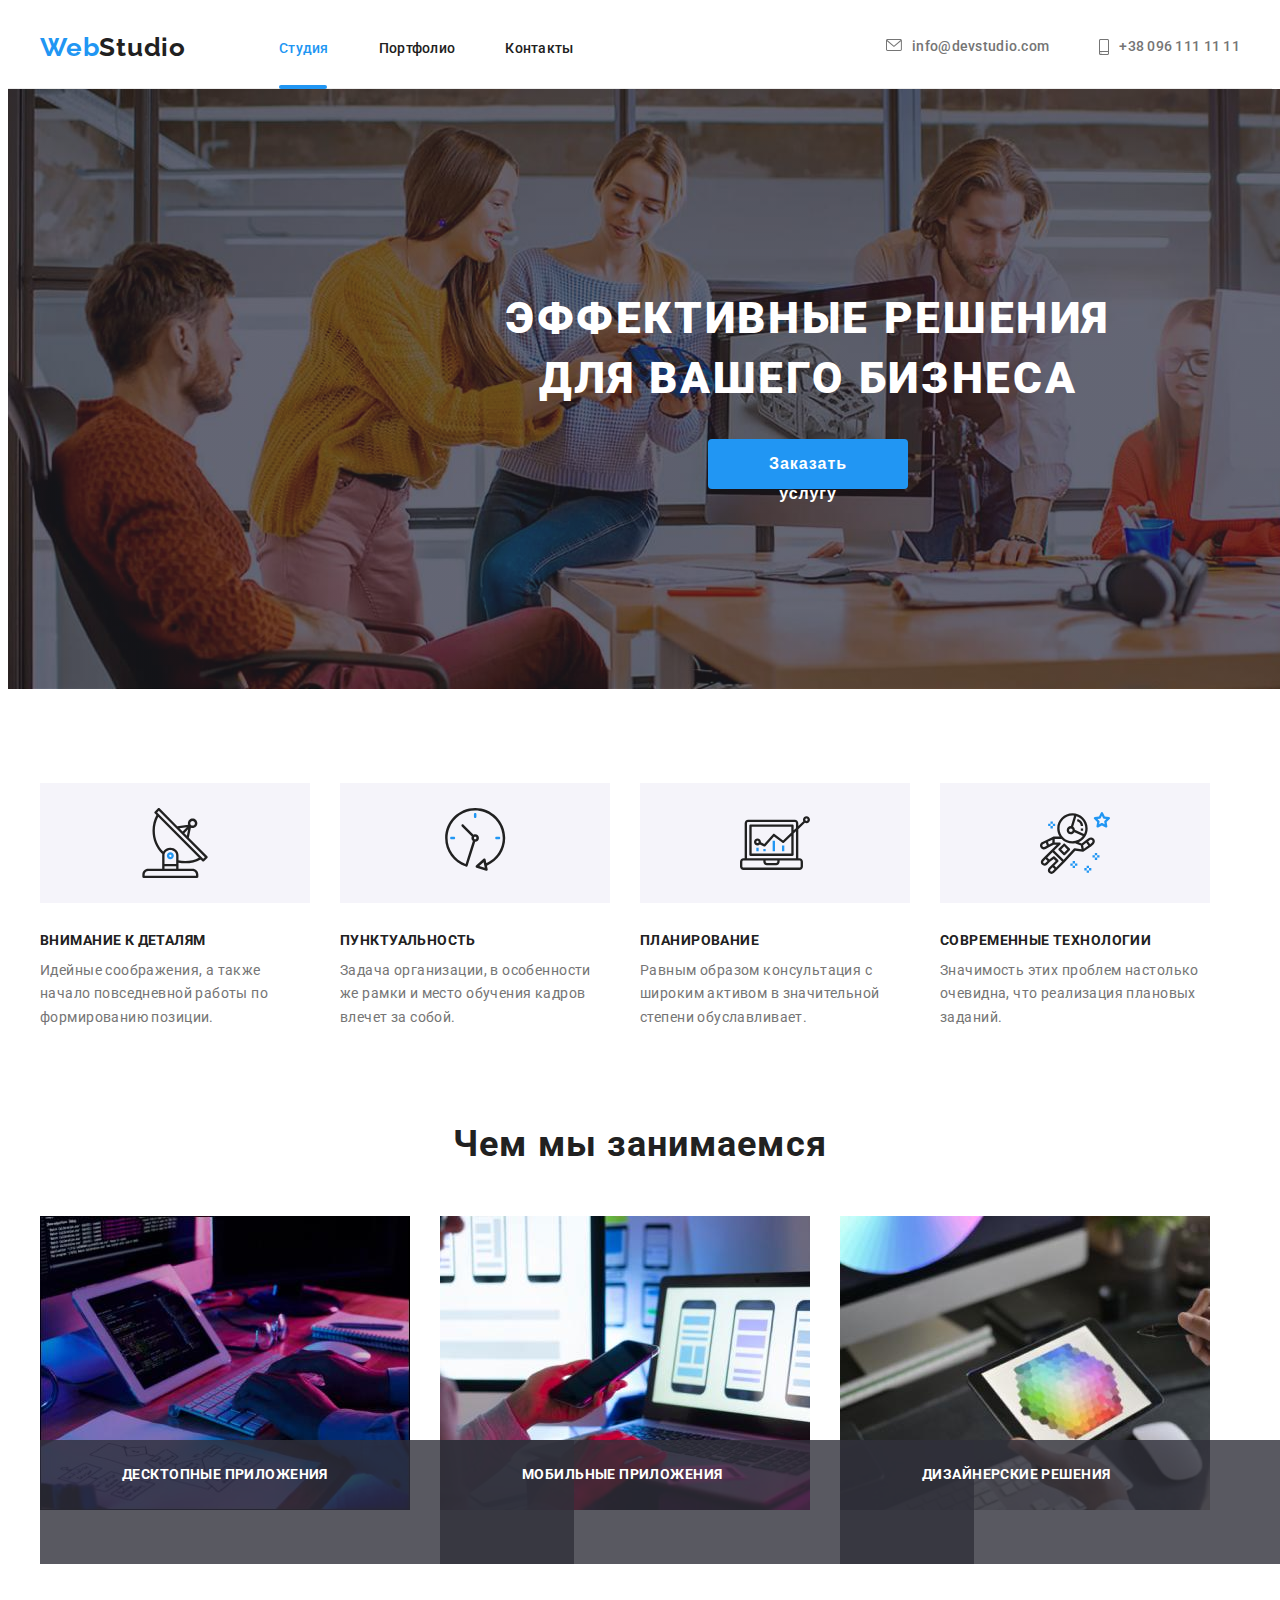
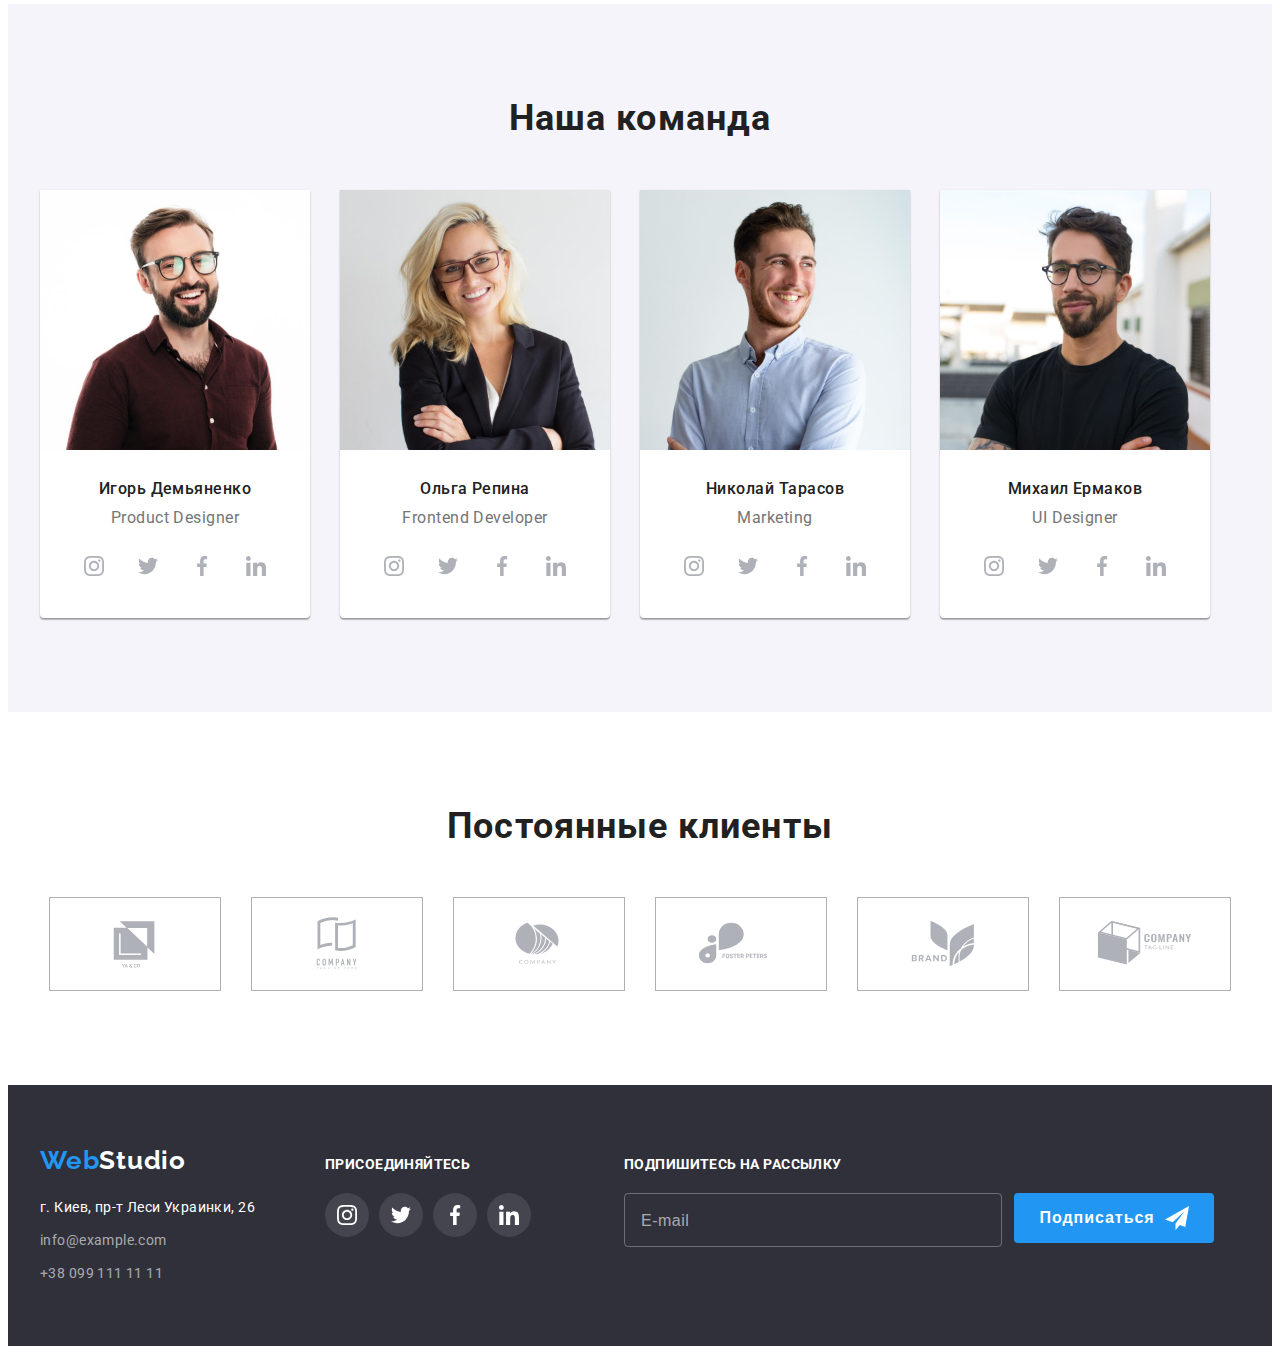
==== commit d93a1660: "готово" ====
--- a/index.html
+++ b/index.html
@@ -17,6 +17,7 @@
       referrerpolicy="no-referrer"
     />
     <link rel="stylesheet" href="./css/styles.css" />
+    <link rel="stylesheet" href="./css/main.min.css">
   </head>
   <body>
     <!-- heder -->
@@ -52,7 +53,7 @@
       <section class="hero section">
         <div class="container">
           <h1 class="hero__title">Эффективные решения для вашего бизнеса</h1>
-          <button type="button" class="hero__btn" data-modal-open>Заказать услугу</button>
+          <button type="button" class="hero__btn btn" data-modal-open>Заказать услугу</button>
         </div>
       </section>
       <!-- Benefits -->
@@ -118,7 +119,7 @@
       <!-- main directions -->
       <section class="direction">
         <div class="container">
-          <h2 class="direction__title">Чем мы занимаемся</h2>
+          <h2 class="direction__title title ">Чем мы занимаемся</h2>
           <ul class="direction__list list">
             <li>
               <img
@@ -153,7 +154,7 @@
       <!-- team -->
       <section class="team section">
         <div class="container">
-          <h2 class="team__title">Наша команда</h2>
+          <h2 class="team__title title ">Наша команда</h2>
           <ul class="team__list list">
             <li class="team__item">
               <img
@@ -166,10 +167,10 @@
                 <h3 class="team__pre-title">Игорь Демьяненко</h3>
                 <p class="team__text">Product Designer</p>
                 <ul class="networks list">
-                  <li><a href="" class="networks__link"><svg class="team__icon" width="20" height="20"><use href="./images/symbol-defs.svg#icon-instagram-1"></use></svg></a></li>
-                  <li><a href="" class="networks__link"><svg class="team__icon" width="20" height="20"><use href="./images/symbol-defs.svg#icon-twitter-1"></use></svg></a></li>
-                  <li><a href="" class="networks__link"><svg class="team__icon" width="20" height="20"><use href="./images/symbol-defs.svg#icon-facebook-1"></use></svg></a></li>
-                  <li><a href="" class="networks__link"><svg class="team__icon" width="20" height="20"><use href="./images/symbol-defs.svg#icon-linkedin-1"></use></svg></a></li>
+                  <li><a href="" class="networks__link"><svg class="networks__icon" width="20" height="20"><use href="./images/symbol-defs.svg#icon-instagram-1"></use></svg></a></li>
+                  <li><a href="" class="networks__link"><svg class="networks__icon" width="20" height="20"><use href="./images/symbol-defs.svg#icon-twitter-1"></use></svg></a></li>
+                  <li><a href="" class="networks__link"><svg class="networks__icon" width="20" height="20"><use href="./images/symbol-defs.svg#icon-facebook-1"></use></svg></a></li>
+                  <li><a href="" class="networks__link"><svg class="networks__icon" width="20" height="20"><use href="./images/symbol-defs.svg#icon-linkedin-1"></use></svg></a></li>
                 </ul>
               </div>
             </li>
@@ -184,10 +185,10 @@
                 <h3 class="team__pre-title">Ольга Репина</h3>
                 <p class="team__text">Frontend Developer</p>
                 <ul class="networks list">
-                  <li><a href="" class="networks__link"><svg class="team__icon" width="20" height="20"><use href="./images/symbol-defs.svg#icon-instagram-1"></use></svg></a></li>
-                  <li><a href="" class="networks__link"><svg class="team__icon" width="20" height="20"><use href="./images/symbol-defs.svg#icon-twitter-1"></use></svg></a></li>
-                  <li><a href="" class="networks__link"><svg class="team__icon" width="20" height="20"><use href="./images/symbol-defs.svg#icon-facebook-1"></use></svg></a></li>
-                  <li><a href="" class="networks__link"><svg class="team__icon" width="20" height="20"><use href="./images/symbol-defs.svg#icon-linkedin-1"></use></svg></a></li>
+                  <li><a href="" class="networks__link"><svg class="networks__icon" width="20" height="20"><use href="./images/symbol-defs.svg#icon-instagram-1"></use></svg></a></li>
+                  <li><a href="" class="networks__link"><svg class="networks__icon" width="20" height="20"><use href="./images/symbol-defs.svg#icon-twitter-1"></use></svg></a></li>
+                  <li><a href="" class="networks__link"><svg class="networks__icon" width="20" height="20"><use href="./images/symbol-defs.svg#icon-facebook-1"></use></svg></a></li>
+                  <li><a href="" class="networks__link"><svg class="networks__icon" width="20" height="20"><use href="./images/symbol-defs.svg#icon-linkedin-1"></use></svg></a></li>
                 </ul>
               </div>
             </li>
@@ -202,10 +203,10 @@
                 <h3 class="team__pre-title">Николай Тарасов</h3>
                 <p class="team__text">Marketing</p>
                 <ul class="networks list">
-                  <li><a href="" class="networks__link"><svg class="team__icon" width="20" height="20"><use href="./images/symbol-defs.svg#icon-instagram-1"></use></svg></a></li>
-                  <li><a href="" class="networks__link"><svg class="team__icon" width="20" height="20"><use href="./images/symbol-defs.svg#icon-twitter-1"></use></svg></a></li>
-                  <li><a href="" class="networks__link"><svg class="team__icon" width="20" height="20"><use href="./images/symbol-defs.svg#icon-facebook-1"></use></svg></a></li>
-                  <li><a href="" class="networks__link"><svg class="team__icon" width="20" height="20"><use href="./images/symbol-defs.svg#icon-linkedin-1"></use></svg></a></li>
+                  <li><a href="" class="networks__link"><svg class="networks__icon" width="20" height="20"><use href="./images/symbol-defs.svg#icon-instagram-1"></use></svg></a></li>
+                  <li><a href="" class="networks__link"><svg class="networks__icon" width="20" height="20"><use href="./images/symbol-defs.svg#icon-twitter-1"></use></svg></a></li>
+                  <li><a href="" class="networks__link"><svg class="networks__icon" width="20" height="20"><use href="./images/symbol-defs.svg#icon-facebook-1"></use></svg></a></li>
+                  <li><a href="" class="networks__link"><svg class="networks__icon" width="20" height="20"><use href="./images/symbol-defs.svg#icon-linkedin-1"></use></svg></a></li>
                 </ul>
               </div>
             </li>
@@ -220,10 +221,10 @@
                 <h3 class="team__pre-title">Михаил Ермаков</h3>
                 <p class="team__text">UI Designer</p>
                 <ul class="networks list">
-                  <li><a href="" class="networks__link"><svg class="team__icon" width="20" height="20"><use href="./images/symbol-defs.svg#icon-instagram-1"></use></svg></a></li>
-                  <li><a href="" class="networks__link"><svg class="team__icon" width="20" height="20"><use href="./images/symbol-defs.svg#icon-twitter-1"></use></svg></a></li>
-                  <li><a href="" class="networks__link"><svg class="team__icon" width="20" height="20"><use href="./images/symbol-defs.svg#icon-facebook-1"></use></svg></a></li>
-                  <li><a href="" class="networks__link"><svg class="team__icon" width="20" height="20"><use href="./images/symbol-defs.svg#icon-linkedin-1"></use></svg></a></li>
+                  <li><a href="" class="networks__link"><svg class="networks__icon" width="20" height="20"><use href="./images/symbol-defs.svg#icon-instagram-1"></use></svg></a></li>
+                  <li><a href="" class="networks__link"><svg class="networks__icon" width="20" height="20"><use href="./images/symbol-defs.svg#icon-twitter-1"></use></svg></a></li>
+                  <li><a href="" class="networks__link"><svg class="networks__icon" width="20" height="20"><use href="./images/symbol-defs.svg#icon-facebook-1"></use></svg></a></li>
+                  <li><a href="" class="networks__link"><svg class="networks__icon" width="20" height="20"><use href="./images/symbol-defs.svg#icon-linkedin-1"></use></svg></a></li>
                 </ul>
               </div>
             </li>
@@ -231,16 +232,16 @@
         </div>
       </section>
       <!-- regular-customers -->
-      <section class="regular-customers">
-        <div class="container">
-        <h2 class="team-title">Постоянные клиенты</h2>
-        <ul class="regular-list list">
-          <li><a href="" class="regular-link"><svg class="regular-icon" width="106" height="60"><use href="./images/symbol-defs.svg#icon-Logo-6"></use></svg></a></li>
-          <li><a href="" class="regular-link"><svg class="regular-icon" width="106" height="60"><use href="./images/symbol-defs.svg#icon-Logo-1"></use></svg></a></li>
-          <li><a href="" class="regular-link"><svg class="regular-icon" width="106" height="60"><use href="./images/symbol-defs.svg#icon-Logo-2"></use></svg></a></li>
-          <li><a href="" class="regular-link"><svg class="regular-icon" width="106" height="60"><use href="./images/symbol-defs.svg#icon-Logo-3"></use></svg></a></li>
-          <li><a href="" class="regular-link"><svg class="regular-icon" width="106" height="60"><use href="./images/symbol-defs.svg#icon-Logo-4"></use></svg></a></li>
-          <li><a href="" class="regular-link"><svg class="regular-icon" width="106" height="60"><use href="./images/symbol-defs.svg#icon-Logo-5"></use></svg></a></li>
+      <section class="customers">
+        <div class="container">
+        <h2 class="customers__title title">Постоянные клиенты</h2>
+        <ul class="customers__list list">
+          <li><a href="" class="customers__link"><svg class="customers__icon" width="106" height="60"><use href="./images/symbol-defs.svg#icon-Logo-6"></use></svg></a></li>
+          <li><a href="" class="customers__link"><svg class="customers__icon" width="106" height="60"><use href="./images/symbol-defs.svg#icon-Logo-1"></use></svg></a></li>
+          <li><a href="" class="customers__link"><svg class="customers__icon" width="106" height="60"><use href="./images/symbol-defs.svg#icon-Logo-2"></use></svg></a></li>
+          <li><a href="" class="customers__link"><svg class="customers__icon" width="106" height="60"><use href="./images/symbol-defs.svg#icon-Logo-3"></use></svg></a></li>
+          <li><a href="" class="customers__link"><svg class="customers__icon" width="106" height="60"><use href="./images/symbol-defs.svg#icon-Logo-4"></use></svg></a></li>
+          <li><a href="" class="customers__link"><svg class="customers__icon" width="106" height="60"><use href="./images/symbol-defs.svg#icon-Logo-5"></use></svg></a></li>
         </ul>
       </div>
       </section>
@@ -285,14 +286,17 @@
       <p class="footer-title ">Подпишитесь на рассылку</p>
       <form class="footer-forma-form">
         <input type="email" name="footer-email" class="input-footer-forma" placeholder="E-mail">
-        <button type="submit" name="footer-button" class="button-footer-forma">Подписаться<svg class="icon-form" width="24" height="24"><use href="./images/symbol-defs.svg#icon-icon-send"></use></svg></button>
+        <button type="submit" name="footer-button" class="button-footer-forma btn">Подписаться<svg class="icon-form" width="24" height="24"><use href="./images/symbol-defs.svg#icon-icon-send"></use></svg></button>
       </form>
     </div>
       </div>
       
       </div>
     </footer>
+    <!-- backdrop -->
     <div class="backdrop is-hidden" data-modal>
+
+      <!-- modal -->
 
       <div class="modal">
         <button type="button" class="modal-button" data-modal-close><svg class="close-icon" width="18" height="18"><use href="./images/symbol-defss.svg#icon---18dp-2-1"></use></svg></button>
--- a/css/main.min.css
+++ b/css/main.min.css
@@ -0,0 +1 @@
+:root{--title-tex-color: #212121;--accent-color: #2196f3;--text-color: #757575;--main-color: #ffffff}p,h1,h2,h3,h4,h5,h6{margin:0}ul{margin:0;padding-left:0}img{display:block;max-width:100%;height:auto}body{background-color:var(--main-color);font-family:Roboto,sans-serif}.list{list-style-type:none}.section{padding:94px 0}.hidden-header{position:absolute;white-space:nowrap;width:1px;height:1px;overflow:hidden;border:0;padding:0;clip:rect(0 0 0 0);-webkit-clip-path:inset(50%);clip-path:inset(50%);margin:-1px}.container{width:1200px;padding-left:15px;padding-right:15px;margin:0 auto}.title{font-weight:700;font-size:36px;line-height:1.16;text-align:center;letter-spacing:.03em;color:var(--title-tex-color)}.link{text-decoration:none;transition-property:color;transition-duration:250ms;transition-timing-function:cubic-bezier(0.4, 0, 0.2, 1)}.link:hover,.link:focus{color:var(--accent-color)}.btn{width:200px;height:50px;color:var(--main-color);background-color:var(--accent-color);border-radius:4px;border:none;font-weight:700;font-size:16px;line-height:1.87;letter-spacing:.06em;cursor:pointer;transition-property:color,fill;transition-duration:250ms;transition-timing-function:cubic-bezier(0.4, 0, 0.2, 1)}.backdrop{position:fixed;top:0;width:100%;height:100%;background:rgba(0,0,0,.2);transition:opacity 500ms linear,visibility 500ms}.is-hidden{opacity:0;visibility:hidden;pointer-events:none}.modal{width:528px;min-height:581px;background-color:var(--main-color);border-radius:4px;position:absolute;top:50%;left:50%;transform:translate(-50%, -50%);padding:40px}.modal-button{background:var(--main-color);border:1px solid rgba(0,0,0,.1);border-radius:50%;position:absolute;right:8px;top:8px;width:30px;height:30px;display:flex;align-items:center;cursor:pointer;transition:color 250ms linear}.modal-button:hover,.modal-button:focus{color:var(--accent-color)}.close-icon{fill:currentColor}.form-title{font-size:20px;line-height:23px;text-align:center;color:var(--title-tex-color);margin-bottom:12px}.form-modal{display:flex;flex-direction:column}.input-field{margin-bottom:10px}.input-title{margin-bottom:4px;display:block;font-weight:400;font-size:12px;line-height:14px;letter-spacing:.01em;color:var(--text-color)}.input-wrap{position:relative}.form-input{width:100%;height:40px;border:1px solid rgba(33,33,33,.2);border-radius:4px;display:block;padding-left:42px;font-weight:400;font-size:14px;line-height:1.71;transition-property:outline,border-color;transition-duration:250ms;transition-timing-function:cubic-bezier(0.4, 0, 0.2, 1)}.form-input:hover,.form-input:focus{border-color:var(--accent-color);outline:var(--accent-color)}.icons{position:absolute;top:50%;transform:translateY(-50%);left:15px;transition-property:fill;transition-duration:250ms;transition-timing-function:cubic-bezier(0.4, 0, 0.2, 1)}.form-input:hover+.icons,.form-input:focus+.icons{fill:var(--accent-color)}.form-comment{border:1px solid rgba(33,33,33,.2);border-radius:4px;padding:12px 16px;margin-bottom:20px;width:100%;height:120px;resize:none;font-weight:400;font-size:12px;line-height:1.33;transition-property:outline,border-color;transition-duration:250ms;transition-timing-function:cubic-bezier(0.4, 0, 0.2, 1)}.form-comment:hover,.form-comment:focus{border-color:var(--accent-color);outline:var(--accent-color)}.form-comment::-moz-placeholder{font-weight:400;font-size:12px;line-height:1.33;letter-spacing:.01em;color:rgba(117,117,117,.5)}.form-comment:-ms-input-placeholder{font-weight:400;font-size:12px;line-height:1.33;letter-spacing:.01em;color:rgba(117,117,117,.5)}.form-comment::placeholder{font-weight:400;font-size:12px;line-height:1.33;letter-spacing:.01em;color:rgba(117,117,117,.5)}.input-check{display:flex;position:absolute;white-space:nowrap;width:1px;height:1px;overflow:hidden;border:0;padding:0;clip:rect(0 0 0 0);-webkit-clip-path:inset(50%);clip-path:inset(50%);margin:-1px}.check-text{font-weight:400;font-size:14px;line-height:1.71;letter-spacing:.03em;color:var(--text-color);margin-bottom:30px;margin-left:14px;display:flex;align-items:center}.span-check{width:16px;height:15px;border:2px solid var(--title-tex-color);border-radius:3px;margin-right:5px;display:flex;align-items:center;justify-content:center;transition:background-color 250ms linear,border-color 250ms linear}.input-check:checked+.check-text .span-check{background-color:var(--accent-color);border-color:var(--accent-color)}.input-check:focus+.check-text .span-check{border-color:var(--accent-color)}.icons-check{fill:rgba(0,0,0,0);transition:fill 250ms linear}.input-check:checked+.check-text .icons-check{fill:var(--main-color)}.check-link{color:var(--accent-color);margin-left:5px}.button-send{font-family:inherit;font-weight:700;font-size:16px;line-height:1.87;cursor:pointer;width:200px;height:50px;margin:0 auto;background-color:var(--accent-color);box-shadow:0px 4px 4px rgba(0,0,0,.15);border-radius:4px;border:none;color:var(--main-color);transition:color 250ms linear}.button-send:hover{color:#000}.heder{padding-top:24px;padding-bottom:25px;border-bottom:1px solid #ececec}.heder__container{display:flex;align-items:center}.navigation{display:flex;align-items:center}.logo{font-family:"Raleway",sans-serif;font-weight:700;font-size:26px;line-height:1.19;letter-spacing:.03em;color:var(--accent-color);text-decoration:none}.heder__logo{margin-right:93px}.heder__web{color:var(--title-tex-color)}.navigation__list{display:flex;-moz-column-gap:50px;column-gap:50px}.navigation__item{position:relative}.navigation__link--current-studio.current::after{content:"";position:absolute;width:48px;height:4px;left:0px;top:47px;background:#2196f3;border-radius:2px}.navigation__link--current-studio.current{color:var(--accent-color)}.navigation__link--current-portfolio.current::after{content:"";position:absolute;width:77px;height:4px;left:0px;top:47px;background:#2196f3;border-radius:2px}.navigation__link--current-portfolio.current{color:var(--accent-color)}.navigation__link{font-weight:500;font-size:14px;line-height:1.14;letter-spacing:.02em;color:var(--title-tex-color)}.connection{display:flex;margin-left:auto}.connection__link{display:flex;gap:10px;font-weight:500;font-size:14px;line-height:1.14;letter-spacing:.02em;color:var(--text-color)}.connection-tel{margin-left:50px}.connection__icon{fill:currentColor;align-items:center;justify-content:center}.hero{background-image:linear-gradient(rgba(47, 48, 58, 0.4), rgba(47, 48, 58, 0.4)),url(../images/hero.jpg);padding:200px 0;background-repeat:no-repeat;background-position:center;background-size:cover;min-width:1600px;margin:0 auto}.hero__title{font-weight:900;font-size:44px;line-height:1.36;text-align:center;text-transform:uppercase;letter-spacing:.06em;color:var(--main-color);max-width:696px;margin:0 auto}.hero__btn{display:block;margin:0 auto;margin-top:30px}.hero__btn:hover,.hero__btn:focus{color:#000}.hidden-header{position:absolute;white-space:nowrap;width:1px;height:1px;overflow:hidden;border:0;padding:0;clip:rect(0 0 0 0);-webkit-clip-path:inset(50%);clip-path:inset(50%);margin:-1px}.pictures{display:flex;gap:30px;margin-bottom:30px}.pictures__icon{display:flex;justify-content:center;align-items:center;width:270px;height:120px;background-color:#f5f4fa}.pictures__svg{display:flex}.information{display:flex;-moz-column-gap:30px;column-gap:30px}.information__title{font-weight:700;font-size:14px;line-height:1.14;letter-spacing:.03em;text-transform:uppercase;color:var(--title-tex-color);margin-bottom:10px}.information__text{font-weight:400;font-size:14px;line-height:1.71;letter-spacing:.03em;color:var(--text-color);width:270px}.direction{padding-bottom:94px}.direction__title{margin-bottom:50px}.direction__list{margin:0;display:flex;-moz-column-gap:30px;column-gap:30px;position:relative}.direction__text{font-weight:700;font-size:14px;line-height:1.14;letter-spacing:.03em;text-transform:uppercase;color:var(--main-color);background-color:rgba(47,48,58,.8);position:absolute;top:224px;width:370px;height:70px;padding:27px 82px}.team{background-color:#f5f4fa}.team__title{margin-bottom:50px}.team__list{display:flex;-moz-column-gap:30px;column-gap:30px}.team__item{background-color:var(--main-color);box-shadow:0px 1px 3px rgba(0,0,0,.12),0px 1px 1px rgba(0,0,0,.14),0px 2px 1px rgba(0,0,0,.2);border-radius:0px 0px 4px 4px}.team__pre-title{font-weight:500;font-size:16px;line-height:1.18;letter-spacing:.03em;text-align:center;color:var(--title-tex-color);margin-bottom:10px}.team__text{font-weight:400;font-size:16px;line-height:1.18;letter-spacing:.03em;text-align:center;color:var(--text-color);margin-bottom:16px}.div__team{padding-top:30px;padding-bottom:30px}.networks{display:flex;justify-content:center;gap:10px}.networks__link{display:flex;width:44px;height:44px;border-radius:50%;background-color:var(--main-color);align-items:center;justify-content:center;transition-property:background-color,fill;transition-duration:250ms;transition-timing-function:cubic-bezier(0.4, 0, 0.2, 1)}.networks__link:hover,.networks__link:focus{background-color:var(--accent-color)}.networks__icon{fill:#afb1b8}.networks__link:hover .networks__icon,.networks__link:focus .networks__icon{fill:var(--main-color)}.customers{padding:94px 0;background-color:var(--main-color)}.customers__title{margin-bottom:50px}.customers__list{display:flex;justify-content:center;gap:30px}.customers__link{display:flex;width:170px;height:92px;border:1px solid #afb1b8;align-items:center;justify-content:center;fill:#afb1b8;transition-property:border,fill;transition-duration:250ms;transition-timing-function:cubic-bezier(0.4, 0, 0.2, 1)}.customers__link:hover,.customers__link:focus{border:1px solid var(--accent-color);fill:var(--accent-color)}.logo-footer{font-family:"Raleway",sans-serif;font-weight:700;font-size:26px;line-height:1.19;letter-spacing:.03em;color:var(--accent-color);text-decoration:none;margin-bottom:20px;display:block}.web-footer{color:var(--main-color)}.footer{background-color:#2f303a;padding:60px 0}.locations{font-style:normal;font-weight:400;font-size:14px;line-height:1.71;letter-spacing:.03em;color:var(--main-color);text-decoration:none}.address-list .link{font-style:normal;font-weight:400;font-size:14px;line-height:1.71;letter-spacing:.03em;color:rgba(255,255,255,.6);margin-top:9px;display:block}.footer-title{font-weight:700;font-size:14px;line-height:1.14;letter-spacing:.03em;text-transform:uppercase;color:var(--main-color);margin-bottom:20px}.footer-list-svg{display:flex;gap:10px}.footer-link{display:flex;width:44px;height:44px;border-radius:50%;background-color:rgba(255,255,255,.1);justify-content:center;align-items:center;fill:var(--main-color);transition-property:background-color;transition-duration:250ms;transition-timing-function:cubic-bezier(0.4, 0, 0.2, 1)}.footer-link:hover,.footer-link:focus{background-color:var(--accent-color)}.footer-conteiner{display:flex;align-items:baseline}.div-address{margin-right:70px}.div-svg{margin-right:93px}.footer-forma-form{display:flex}.input-footer-forma{margin-right:12px;width:358px;height:50px;background-color:rgba(0,0,0,0);border:1px solid rgba(255,255,255,.3);border-radius:4px;color:var(--main-color);font-weight:400;font-size:18px;line-height:1.25;letter-spacing:.03em;padding-left:16px}.input-footer-forma::-moz-placeholder{font-weight:400;font-size:16px;line-height:1.25;letter-spacing:.03em;color:rgba(255,255,255,.6)}.input-footer-forma:-ms-input-placeholder{font-weight:400;font-size:16px;line-height:1.25;letter-spacing:.03em;color:rgba(255,255,255,.6)}.input-footer-forma::placeholder{font-weight:400;font-size:16px;line-height:1.25;letter-spacing:.03em;color:rgba(255,255,255,.6)}.button-footer-forma{display:flex;align-items:center;justify-content:center}.button-footer-forma:hover,.button-footer-forma:focus{color:#000}.icon-form{margin-left:10px;fill:currentColor}.list-btn{margin-bottom:50px;display:flex;justify-content:center;-moz-column-gap:8px;column-gap:8px;text-decoration:none}.btn-portfolio{font-family:inherit;font-weight:500;font-size:16px;line-height:1.62;letter-spacing:.03em;color:var(--title-tex-color);cursor:pointer;text-decoration:none;background-color:#f5f4fa;border:0;border-radius:4px;padding:6px 22px;transition-property:background-color,color,box-shadow;transition-duration:250ms;transition-timing-function:cubic-bezier(0.4, 0, 0.2, 1)}.btn-portfolio:hover,.btn-portfolio:focus{background-color:var(--accent-color);color:var(--main-color);box-shadow:0px 3px 1px rgba(0,0,0,.1),0px 1px 2px rgba(0,0,0,.08),0px 2px 2px rgba(0,0,0,.12)}.div-portfolio{padding:20px 24px;border-bottom:1px solid #eee;border-left:1px solid #eee;border-right:1px solid #eee;max-width:370px}.filter-title{font-weight:700;font-size:18px;line-height:2;letter-spacing:.06em;color:var(--title-tex-color)}.filter-text{font-weight:400;font-size:16px;line-height:1.87;letter-spacing:.03em;color:var(--text-color)}.filter-item{width:calc((100% - 60px)/3);cursor:pointer}.filter-item:hover,.filter-item:focus{box-shadow:0px 1px 1px rgba(0,0,0,.12),0px 4px 4px rgba(0,0,0,.06),1px 4px 6px rgba(0,0,0,.16)}.list-project{display:flex;flex-wrap:wrap;gap:30px}.project-wrap{position:relative;overflow:hidden}.project-text{font-weight:400;font-size:18px;line-height:1.55;letter-spacing:.03em;color:var(--main-color);background-color:rgba(33,150,243,.9);position:absolute;top:0;left:0;width:370px;height:295px;padding:63px 24px;transform:translateY(100%);transition-property:transform;transition-duration:250ms;transition-timing-function:cubic-bezier(0.4, 0, 0.2, 1)}.project-wrap:hover .project-text{transform:translateY(0%)}/*# sourceMappingURL=main.min.css.map */